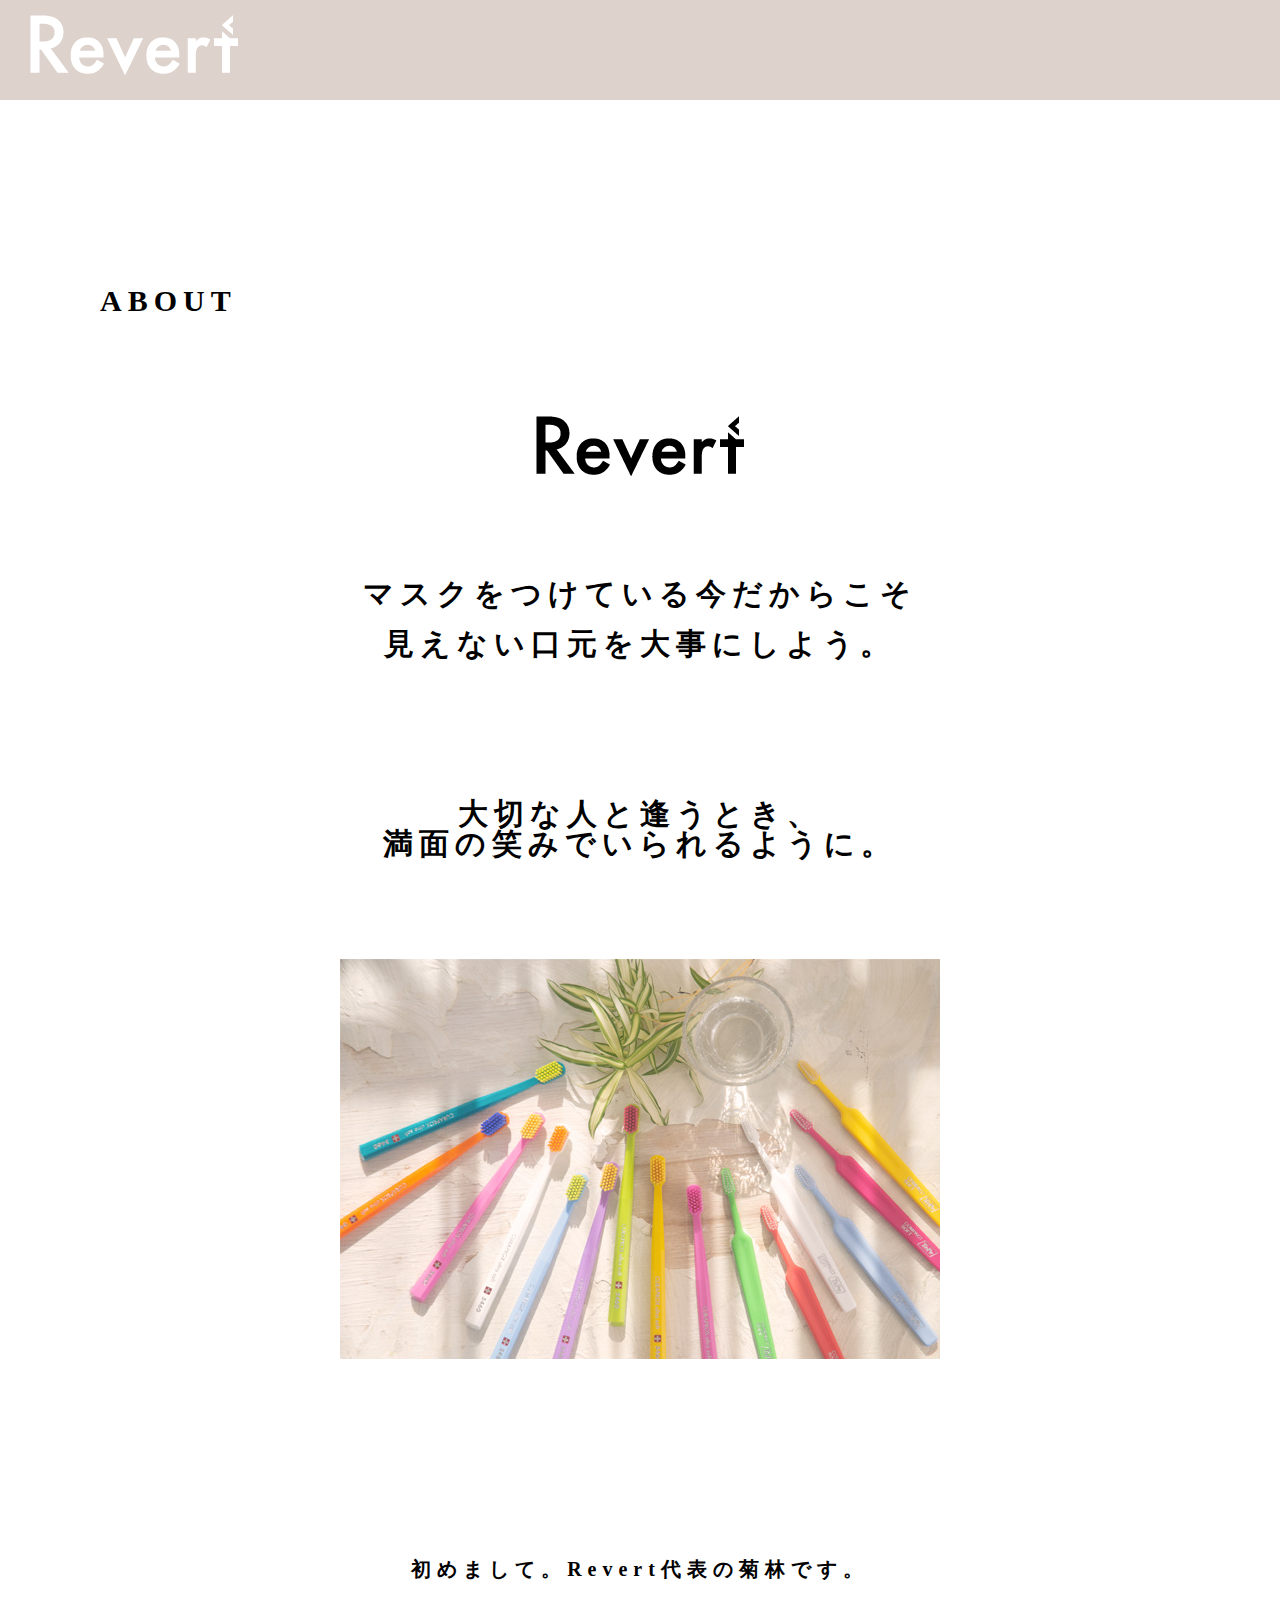
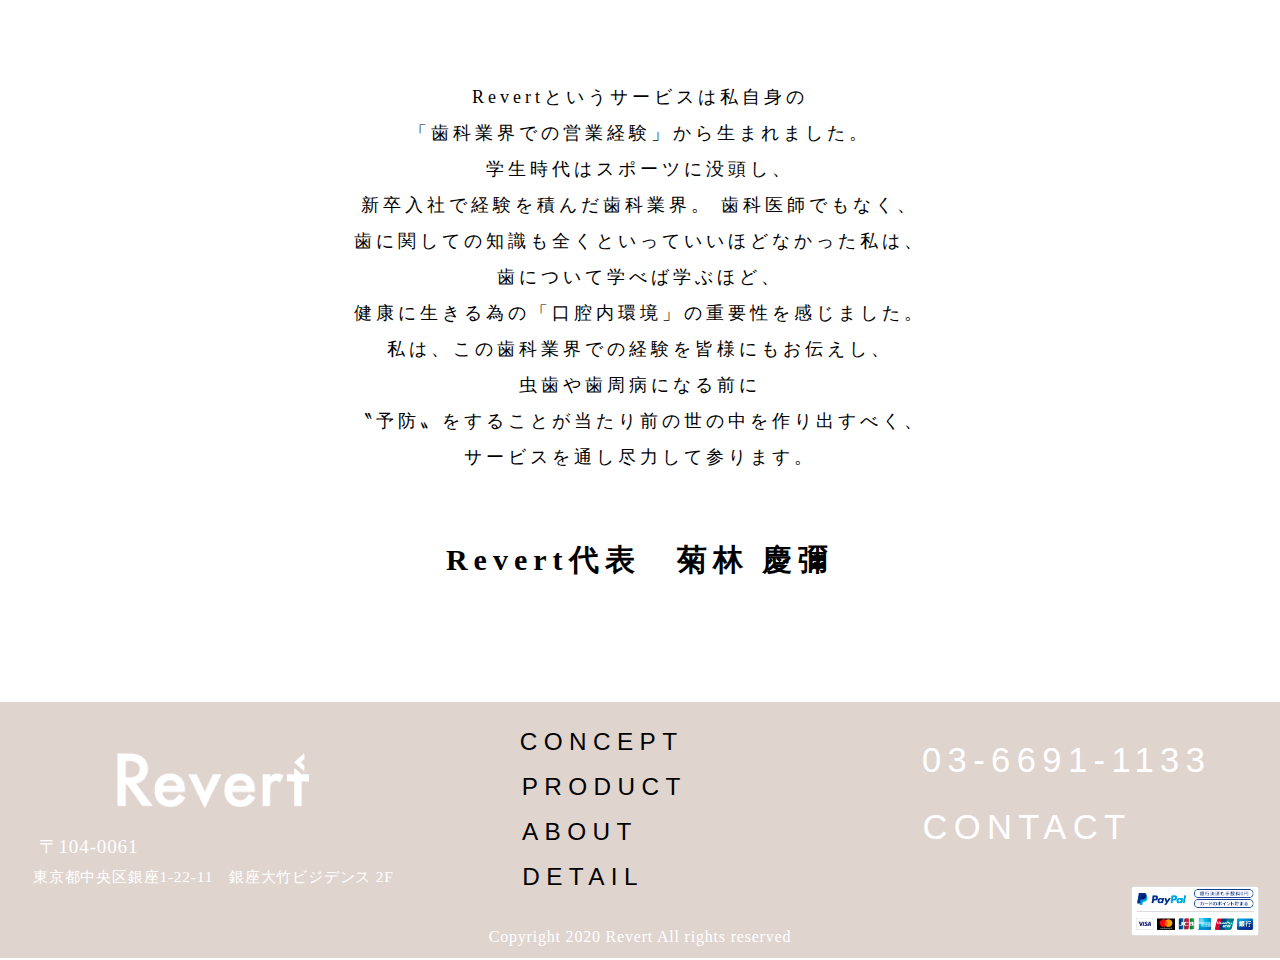
==== about.html @ aa63c2bf "コミット" ====
<!DOCTYPE html>
<html lang="en">

<head>
    <meta charset="UTF-8">
    <meta name="viewport" content="width=device-width, initial-scale=1.0">
    <title>株式会社Revert</title>
    <link rel="stylesheet" href="reset.css">
    <link rel="stylesheet" href="style.css">
    <link rel="stylesheet" href="//maxcdn.bootstrapcdn.com/font-awesome/4.3.0/css/font-awesome.min.css">
</head>
    <body ontouchstart="">

        <!-- ヘッダーコンテンツ -->
        <header class="about-header-contena add-he">
            <ul>
                <li>
                    <img class="about-logo" src="revert_logo_white.png" alt="リベートロゴ">
                </li>
                <li>
                    <img src="../images/icon/cart_icon.png" alt="" width="80px">
                </li>
            </ul>
        </header>
        <!-- メインコンテンツ -->
        <main>
            <section>
                <div class="sec01-title01">
                    <div class="pc_only_300"></div>
                    <h1>ABOUT</h1>
                </div>
                <div class="sec01-img-contena01">
                    <img src="revert_logo_black.png" alt="リベートロゴ">
                </div>
                <div class="sec01-title02">
                    <h1>マスクをつけている今だからこそ</h1>
                    <h1>見えない口元を大事にしよう。</h1>
                </div>
                <div class="pc_only_100"></div>
                <div class="sec01-title03">
                    <h1>大切な人と逢うとき、<br class="resp">満面の笑みでいられるように。</h1>
                </div>
                <div class="sec01-img-contena02">
                    <img class="toos" src="toothbrush_revert.jpg" alt="リベートロゴ">
                </div>
            </section>
    
            <section>
                <div class="sec02-title01">
                    <h1>
                        初めまして。<br class="respo">Revert代表の菊林です。
                    </h1>
                </div>
                <div class="pc_only_100"></div>
                <div class="sec02-title02">
                    <p>Revertというサービスは私自身の<br class="resp">「歯科業界での営業経験」から生まれました。</p>
                    <p> 学生時代はスポーツに没頭し、<br class="resp">新卒入社で経験を積んだ歯科業界。 歯科医師でもなく、</p>
                    <p>歯に関しての知識も全くといっていいほどなかった私は、</p>
                    <p> 歯について学べば学ぶほど、<br class="resp">健康に生きる為の「口腔内環境」の重要性を感じました。</p>
                    <p> 私は、この歯科業界での経験を皆様にもお伝えし、<br class="resp">虫歯や歯周病になる前に</p>
                    <p> 〝予防〟をすることが当たり前の世の中を作り出すべく、<br class="resp">サービスを通し尽力して参ります。</p>
                </div>
                <div class="pc_only_50"></div>
                <div class="sec02-title03">
                    <h1>
                        Revert代表　菊林 慶彌
                    </h1>
                </div>
                <div class="pc_only_100"></div>
            </section>




            <footer class="aboufo">
                <div class="footer-w">
                    <div>
                        <img class="footer-logo" src="revert_logo_white.png" alt="">
                        <p class="post">〒104-0061</p>
                        <p class="direct">東京都中央区銀座1-22-11　銀座大竹ビジデンス 2F</p>
                    </div>
                    <div class="footer-menu">
                        <button class="f-concept"><a href="">CONCEPT</a></button><br>
                        <button class="f-product"><a href="">PRODUCT</a></button><br>
                        <button class="f-about"><a href="">ABOUT</a></button><br>
                        <button class="f-detail"><a href="detail.html">DETAIL</a></button>
                        <p class="copy">Copyright 2020 Revert All rights reserved</p>
                    </div>
                    <div class="res-nam">
                        <button class="number"><a href="03-6691-1133">03-6691-1133</a></button><br>
                        <button class="mail"><a href="">CONTACT</a></button><br>
                        <img class="pauypal" src="paypal.png" alt="">
                    </div>
                </div>
            </footer>
</body>
</html>
---- style.css ----
a {
    list-style: none;
    text-decoration: none;
}

.header1 {
    width: 100%;
    margin-top: 3.7vw;
    margin-left: 2vw;
    position: fixed;
    z-index: 4;
}

.h-li {
    float: left;
    margin-left: 3vw;
}

.h-a {
    text-decoration: none;
    color: white;
    font-size: 1.6vw;
    font-weight: bold;
}

.header2 {
    display: flex;
    position: fixed;
    right: 0;
    top: 3.7vw;
    writing-mode: vertical-rl;
    margin-right: 2vw;
}

.cart {
    margin-bottom: 7vw;
    width: 4.4vw;
}

.twitter {
    margin-bottom: 3vw;
    width: 3.7vw;
}

.instagram {
    width: 4vw;
}

.right-logo {
    transform: rotate(90deg);
    width: 7vw;
    margin-top: 9vw;
    margin-right: -1.5vw;
}

.top-img {
    width: 100%;
    height: 60vw;
}

.top-logo {
    width: 25vw;
    position: relative;
    top: -38vw;
    left: 8vw;
}

.border-top {
    width: 98px;
    transform: rotate(90deg);
    margin-top: 6vw;
    margin-right: -2vw;
    border: 1px solid white;
}

/*-------------------------------------------------------セクション１*/
section {
    width: 100%;
    height: 58vw;
}

.h-concept {
    font-weight: lighter;
    font-size: 2.3vw;
    margin-left: 5vw;
    letter-spacing: 0.2vw;
    margin-bottom: 6vw;
}

.live {
    text-align: center;
}

.live h2 {
    font-size: 3.5vw;
    font-family: serif;
    letter-spacing: 1vw;
    font-weight: lighter;
}

.live p {
    margin-top: 3vw;
    letter-spacing: 0.4vw;
    font-family: serif;
}

.gray {
    width: 63%;
    height: 30vw;
    float: right;
    margin-top: 8vw;
    background-color: #e2d4cd;
}

.g-text {
    text-align: center;
    margin-top: -7vw;
}

.g-text h3 {
    font-size: 1.9vw;
    font-weight: lighter;
    font-family: serif;
    margin-top: 5vw;
}

.g-text p {
    font-size: 1.1vw;
    line-height: 3vw;
    margin-top: 3.7vw;
    letter-spacing: 0.1vw;
}

.g-btn {
    float: right;
    top: -7vw;
    background-color: transparent;
    margin-top: 2vw;
    margin-right: 7vw;
    padding-top: 1.5vw;
    padding-left: 3vw;
    font-size: 1.3vw;
    padding-right: 3vw;
    padding-bottom: 1.5vw;
    letter-spacing: 0.2vw;
}

.g-a {
    text-decoration: none;
    color: black;
}

.g-quo {
    width: 8vw;
    opacity: 0.5;
    left: 0.5vw;
}

/*-------------------------------------------------------セクション１*/

/*-------------------------------------------------------セクション2*/
.section2 {
    width: 100%;
    height: 162vw;
}

.h-set {
    font-weight: lighter;
    font-size: 2.3vw;
    margin-left: 5vw;
    letter-spacing: 0.2vw;
    margin-top: 3vw;
    margin-bottom: 6vw;
}

.cource {
    text-align: center;
}

.c1-h2 {
    font-size: 2.5vw;
    font-family: serif;
    font-weight: lighter;
}

.c2-h2 {
    background-color: #e2d4cd;
    width: 57vw;
    height: 6vw;
    margin: auto;
    letter-spacing: 0.1vw;
    font-size: 2.4vw;
    padding: 2vw;
    color: white;
    margin-top: 5vw;
}

.c-text1 {
    margin-top: 3vw;
    line-height: 3.5vw;
    font-weight: bold;
}

.c-text2 {
    margin-top: 2.5vw;
    font-weight: bold;
}

.c-text3 {
    margin-top: 1.7vw;
    font-weight: bold;
}

.puroduct1 {
    display: grid;
    grid-template-columns: 1fr 1fr;
    margin-top: 7vw;
}

.inner-pro {
    width: 40vw;
    margin: auto;
}

.proMain-img1 {
    width: 20vw;
    margin-left: 2vw;
}

.proMain-img2 {
    width: 20vw;
}

.left-pro {
    float: left;
}

.pro-text1 {
    margin-top: 1vw;
    float: right;
}

.right-pro {
    float: left;
}

.pro-text2 {
    float: right;
    margin-top: 1vw;
    margin-right: 3vw;
}

.merit1 {
    font-size: 1.1vw;
    line-height: 3vw;
    margin-top: 2vw;
}

.por-img1 {
    width: 15vw;
}

.pro-img2 {
    width: 8vw;
}

.proMain-img3 {
    width: 9vw;
    margin-left: 8vw;
}

.proMain-img4 {
    width: 8vw;
    margin-left: 7vw;
}

.por-img3 {
    width: 8vw;
}

.pro-img4 {
    width: 15vw;
    margin-top: 3vw;
}

.pro-text3 {
    float: right;
    margin-right: 5vw;
}

.pro-text4 {
    font: right;
    float: right;
    margin-right: 2vw;
}

.pro-fin {
    text-align: center;
    margin-top: 7vw;
}

.pro-f-text {
    line-height: 3vw;
    font-weight: bold;
    letter-spacing: 0.3vw;
}

.pro-btn {
    background-color: transparent;
    margin-top: 5vw;
    padding-top: 1.5vw;
    padding-left: 3vw;
    font-size: 1.3vw;
    padding-right: 3vw;
    padding-bottom: 1.5vw;
    letter-spacing: 0.2vw;
}

.pro-a {
    text-decoration: none;
    color: black;
}

/*-------------------------------------------------------セクション2*/

/*-------------------------------------------------------セクション3*/
.section3 {
    width: 100%;
    background-color: #dfedf2;
    height: 89vw;
}

.section3-w h2 {
    float: right;
    margin-right: 2vw;
    font-size: 2.5vw;
    font-weight: lighter;
    font-family: serif;
    margin-top: -25vw;
    letter-spacing: 1vw;
}

.mach {
    display: grid;
    grid-template-columns: 1fr 1fr;
}

.mach2-img {
    position: relative;
    margin-top: -9vw;
}

.machImg-top {
    position: absolute;
    width: 30vw;
}

.machImg-under {
    width: 30vw;
    margin-left: 5vw;
    margin-top: 2.6vw;
}

.machImg2-top {
    width: 36vw;
    position: absolute;
    z-index: 1;
    margin-left: 9vw;
    margin-top: 2vw;
}

.machImg2-under {
    width: 31vw;
    transform: rotate(13deg);
    margin-left: -6vw;
    margin-top: -2.7vw;
    z-index: 0;
}

.ma-right-text {
    margin-top: -11vw;
    font-size: 1.5vw;
    font-family: serif;
    letter-spacing: 0.6vw;
    margin-left: 2vw;
}

.mach3-bottom {
    display: grid;
    grid-template-columns: 1fr 3fr;
}

.m3-img {
    width: 7vw;
    transform: rotate(-10deg);
}

.label {
    padding-top: 6vw;
    line-height: 4vw;
    font-size: 1.2vw;
    font-family: serif;
}

.plan-w {
    margin-top: 3vw;
}

.plan {
    display: grid;
    grid-template-columns: 1fr 1fr;
    text-align: center;
}

.pre-btn {
    width: 30vw;
    height: 40vw;
    margin-top: 2vw;
    border: 1px solid white;
    margin-left: 10vw;
    background-color: transparent;
    cursor: pointer;
}

.pre-top1 {
    margin-left: 10vw;
    font-family: serif;
}

.sta-btn {
    width: 30vw;
    margin-right: 10vw;
    margin-top: 2vw;
    border: 1px solid white;
    height: 40vw;
    background-color: transparent;
    cursor: pointer;
}

.pre-top2 {
    margin-right: 10vw;
    font-family: serif;
}

.sta-top1 {
    width: 23vw;
    position: relative;
    top: -11.3vw;
    left: -8vw;
}

.sta-top2 {
    width: 23vw;
    position: relative;
    top: -12vw;
    right: 7vw;
}

.sta-img1-w {
    margin-top: -16vw;
    margin-bottom: 2vw;
}

.sta-img2-w {
    margin-top: -16vw;
    margin-bottom: 2vw;
}

.staImg1-left {
    width: 2.3vw;
}

.staImg1-right {
    width: 5vw;
    margin-left: 3vw;
}

.staImg2-left {
    width: 3.5vw;
}

.staImg2-right {
    width: 5vw;
    margin-left: 2.7vw;
}

.pre-under-text {
    font-size: 0.6vw;
    font-weight: bold;
    line-height: 3vw;
    margin-bottom: -7vw;
}

.sta-under-text {
    font-size: 0.6vw;
    font-weight: bold;
    line-height: 3vw;
    margin-bottom: -7vw;
}

.pre-value {
    margin-left: 10vw;
    font-size: 1.7vw;
    font-family: serif;
    margin-top: 3vw;
    letter-spacing: 0.3vw;
}

.sta-value {
    margin-right: 10vw;
    font-size: 1.7vw;
    font-family: serif;
    margin-top: 3vw;
    letter-spacing: 0.3vw;
}

.value1-btn {
    margin-left: 10vw;
    padding: 1.5vw 4.5vw;
    margin-top: 3vw;
    cursor: pointer;
    background-color: transparent;
    border: 1px solid black;
}

.value2-btn {
    margin-right: 10vw;
    padding: 1.5vw 4.5vw;
    margin-top: 3vw;
    cursor: pointer;
    background-color: transparent;
    border: 1px solid black;
}

.value1-a {
    color: black;
    text-decoration: none;
}

.value2-a {
    color: black;
    text-decoration: none;
}

.under-white2 {
    font-size: 1.8vw;
    margin-left: 5vw;
    letter-spacing: 0.2vw;
    margin-top: 1.4vw;
    color: white;
}

/*-------------------------------------------------------セクション3*/

/*-------------------------------------------------------セクション4*/
.section4 {
    background-color: #dbefe9;
    margin-top: 17vw;
    height: 92vw;
    width: 100%;
}

.ge-right-text {
    margin-top: -11vw;
    font-size: 1.5vw;
    font-family: serif;
    letter-spacing: 0.6vw;
    margin-left: -3vw;
}

.getImg2-top {
    position: absolute;
    width: 50vw;
    margin-left: -4vw;
}

.getImg2-under {
    width: 21vw;
    position: relative;
    z-index: 3;
    margin-left: -21vw;
    margin-top: -2vw;
}

.g3-img {
    width: 6vw;
    transform: rotate(-10deg);
    margin-left: -2vw;
}

.label-g {
    padding-top: 6vw;
    line-height: 4vw;
    font-size: 1.2vw;
    font-family: serif;
    letter-spacing: 0.3vw;
}

.under-white {
    font-size: 1.8vw;
    margin-left: 9vw;
    letter-spacing: 0.2vw;
    margin-top: 1.4vw;
    color: white;
}

/*-------------------------------------------------------セクション4*/

/*-------------------------------------------------------セクション5*/
.section5 {
    width: 100%;
    height: 161vw;
    margin-top: 15vw;
    background-color: #e0d4cf;
}

.section5-w h2 {
    font-size: 2vw;
    letter-spacing: 0.3vw;
    margin-left: 7vw;
    position: relative;
    top: -6vw;
}

.local {
    font-size: 1.3vw;
    margin-left: 7vw;
    font-weight: bold;
    letter-spacing: 0.3vw;
}

.s5-select {
    display: grid;
    grid-template-columns: 1fr 1fr;
}

.s5-select img {
    margin-left: 0vw;
    width: 36vw;
    transform: rotate(-18deg);
}

.s5-select2 img {
    margin-left: 0vw;
    width: 36vw;
    transform: rotate(-18deg);
}

.s5-select p {
    font-size: 2vw;
    font-weight: lighter;
    color: white;
    letter-spacing: 0.3vw;
    padding-left: 8vw;
    font-family: serif;
    margin-top: 5vw;
}

.s5-three {
    display: grid;
    grid-template-columns: 1fr 1fr 1fr;
    text-align: center;
}

.three-img1 {
    width: 20vw;
}

.three-img2 {
    width: 20vw;
}

.three-img3 {
    width: 20vw;
}

.circle {
    height: 23vw;
}

.circle img {
    float: left;
    margin-left: 7vw;
}

.circle p {
    writing-mode: vertical-rl;
    margin-right: 10vw;
    color: white;
    padding-left: 1vw;
    font-size: 01vw;
    font-size: 0.8vw;
    letter-spacing: 0.2vw;
}

.white-text {
    background-color: white;
    width: 84%;
    padding: 1vw 1vw;
    border-radius: 10vw;
    line-height: 2vw;
    font-size: 1.1vw;
    margin: auto;
}

.black-text {
    margin-top: 4vw;
    font-size: 1.1vw;
    line-height: 1.8vw;
}

.black-text2 {
    font-size: 1.1vw;
    margin-top: 2vw;
    line-height: 1.8vw;
}

.three-value1 {
    margin-top: 4vw;
    font-family: serif;
    letter-spacing: 0.2vw;
    font-size: 1.6vw;
}

.three-value2 {
    font-family: serif;
    letter-spacing: 0.2vw;
    font-size: 1.6vw;
    margin-top: 5.7vw;
}

.three-value3 {
    margin-top: 2.2vw;
    font-family: serif;
    letter-spacing: 0.2vw;
    font-size: 1.6vw;
}

.three-btn {
    padding: 1.5vw 4.5vw;
    margin-top: 3vw;
    cursor: pointer;
    background-color: transparent;
    border: 1px solid black;
}

.three-btn a {
    text-decoration: none;
    color: black;
}

.s5-select2 {
    margin-top: 8vw;
    display: grid;
    grid-template-columns: 1fr 1fr;
}

.s5-select2 p {
    font-size: 2vw;
    font-weight: lighter;
    color: white;
    font-family: serif;
    margin-top: 5vw;
    letter-spacing: 0.3vw;
    margin-left: 15vw;
}

.s52-three {
    margin-top: 1vw;
    display: grid;
    grid-template-columns: 1fr 1fr 1fr;
    text-align: center;
}

.three2-img1 {
    width: 8vw;
    margin-top: 0.8vw;
}

.three2-img2 {
    width: 6vw;
    margin-top: 1vw;
}

.three2-img3 {
    width: 5.5vw;
    margin-top: 1vw;
}

.circle2 {
    height: 28vw;
}

.circle2 img {
    float: left;
    margin-left: 13vw;
}

.circle2 p {
    writing-mode: vertical-rl;
    color: white;
    padding-left: 9vw;

    font-size: 01vw;
    font-size: 0.8vw;
    letter-spacing: 0.2vw;
}

.three2-value1 {
    font-family: serif;
    margin-top: 4vw;
    letter-spacing: 0.2vw;
    font-size: 1.6vw;
}

.three2-value2 {
    font-family: serif;
    letter-spacing: 0.2vw;
    font-size: 1.6vw;
    margin-top: 2.5vw;
}

.three2-value3 {
    font-family: serif;
    letter-spacing: 0.2vw;
    font-size: 1.6vw;
    margin-top: 4.5vw;
}

/*-------------------------------------------------------セクション5*/

/*-------------------------------------------------------セクション6*/
.section6 {
    width: 100%;
    height: 29vw;
}

.s6-top-text {
    display: grid;
    grid-template-columns: 1fr 1fr;
    margin-top: 8vw;
}

.t-text {
    text-align: right;
    margin-right: 2vw;
}

.t-text2 {
    text-align: left;
    margin-left: 2vw;
}

.line {
    text-align: center;
}

.line-img {
    width: 5vw;
    margin-top: 3vw;
}

.middle {
    margin-top: 2vw;
}

.fre {
    margin-top: 3vw;
    border: none;
    background-color: transparent;
}

.fre a {
    color: white;
    text-decoration: none;
    font-size: 1.7vw;
}

.fa-line {
    font-size: 2vw;
}

/*-------------------------------------------------------セクション6*/

footer {
    width: 100%;
    height: 20vw;
    background-color: #e0d4cf;
}

.footer-w {
    display: grid;
    grid-template-columns: 1fr 1fr 1fr;
    text-align: center;
}

.f-concept {
    margin-top: 2vw;
    border: none;
    background-color: transparent;
    font-size: 1.9vw;
    letter-spacing: 0.2vw;
}

.f-concept a {
    color: black;
    margin-left: -6vw;
    letter-spacing: 0.5vw;
}

.f-product {
    border: none;
    background-color: transparent;
    font-size: 1.9vw;
    letter-spacing: 0.2vw;
}

.f-product a {
    color: black;
    margin-left: -5.6vw;
    letter-spacing: 0.5vw;
}

.f-about {
    border: none;
    background-color: transparent;
    font-size: 1.9vw;
    letter-spacing: 0.2vw;
}

.f-about a {
    color: black;
    margin-left: -9.4vw;
    letter-spacing: 0.5vw;
}

.f-detail {
    border: none;
    background-color: transparent;
    font-size: 1.9vw;
    letter-spacing: 0.2vw;
}

.f-detail a {
    color: black;
    margin-left: -8.9vw;
    letter-spacing: 0.5vw;
}

.footer-menu {
    line-height: 3.5vw;
}

.footer-logo {
    width: 15vw;
    padding-top: 4vw;
}

.number {
    background-color: transparent;
    border: none;
    margin-top: 3vw;
    letter-spacing: 0.5vw;
    font-size: 2.7vw;
}

.number a {
    color: white;
}

.mail {
    background-color: transparent;
    border: none;
    margin-top: 2vw;
    letter-spacing: 0.5vw;
    font-size: 2.7vw;
}

.mail a {
    color: white;
    margin-left: -6.2vw;
}

.pauypal {
    width: 10vw;
    margin-right: -20vw;
    margin-top: 3vw;
}

.copy {
    color: white;
    margin-top: 1vw;
}

.post {
    color: white;
    margin-top: 2vw;
    font-size: 1.5vw;
    margin-left: -19.5vw;
}

.direct {
    font-size: 1.2vw;
    margin-top: 1vw;
    color: white;
}

/*---------------------------------------------------------ここからは商品一覧ページ（detail）のCSSになります*/

.detail-header {
    width: 100%;
    height: 6vw;
    background-color: #ddd3cc;
    display: grid;
    grid-template-columns: 1fr 1fr;
}

.header-left {
    float: left;
}

.header-left img {
    margin-left: 3vw;
    width: 9vw;
    margin-top: 1.5vw;
}

.header-right {}

.header-right img {
    width: 5.5vw;
    padding: 0.8vw 1.9vw 0 0;
    float: right;
}

/*---------------------------------------------------------ここからは商品一覧ページ（detail）第一セクションのCSSになります*/
.detailSection1 {
    width: 100%;
    height: 26vw;
}

.detailSection1-w {
    display: grid;
    grid-template-columns: 1fr 1fr;
}

.d-section1-right {
    position: relative;
}

.d-section1-left h2 {
    font-size: 2.1vw;
    letter-spacing: 0.5vw;
    margin-left: 8vw;
    margin-top: 8vw;
}

.water1 {
    position: absolute;
    top: 9.5vw;
    z-index: 1;
    width: 12vw;
    left: 34vw;
}

.cream1 {
    width: 46vw;
    position: absolute;
    top: 5vw;
    z-index: 0;
    left: 2vw;
}

.d-section1-right p {
    position: absolute;
    top: 16.4vw;
    font-size: 2.6vw;
    z-index: 3;
    left: 14vw;
    letter-spacing: 0.5vw;
    font-family: serif;
}

/*---------------------------------------------------------ここからは商品一覧ページ（detail）第一セクションのCSSになります*/

/*---------------------------------------------------------ここからは商品一覧ページ（detail）第2セクションのCSSになります*/
.detailSection2 {
    width: 100%;
    height: 22vw;
}

.detailSection2-w {
    position: relative;
}

.left-box {
    width: 41vw;
    height: 20vw;
    background-color: #e0d4cf;
}

.left-box img {
    width: 37vw;
    transform: rotate(-15deg);
    padding-top: 2vw;
    margin-left: 1vw;
}

/*---------------------------------------------------------ここからは商品一覧ページ（detail）第2セクションのCSSになります*/

.border {
    width: 70vw;
    margin: auto;
    border: 2px solid #e0d4cf;
}

/*---------------------------------------------------------ここからは商品一覧ページ（detail）第3セクションのCSSになります*/

.detailSection3 {
    width: 100%;
    height: 31vw;
}

.detailSection3-w {
    display: grid;
    grid-template-columns: 1fr 1fr;
}

.d-curaprox {
    width: 15vw;
    margin-left: 6vw;
    margin-top: 2vw;
}

.d-philips {
    width: 20vw;
    margin-left: 15vw;
    margin-top: -1vw;
}

.curaprox-text {
    font-size: 0.8vw;
    line-height: 2.3vw;
    margin-left: 31.5vw;
    margin-top: -8vw;
}

.s3-right {
    margin-top: 2vw;
    margin-left: 5vw;
}

.s3-righth2 {
    letter-spacing: 0.4vw;
    margin-top: 1vw;
    font-size: 1.7vw;
}

.s3-rightp {
    margin-top: 0.7vw;
    font-size: 0.8vw;
    font-weight: bold;
    line-height: 1.7vw;
}

.desc {
    font-size: 0.8vw;
    margin-top: 3.6vw;
}

.desc1 {
    font-size: 0.8vw;
    margin-top: 1vw;
    letter-spacing: 0.2vw;
    line-height: 1.2vw;
}

.desc2 {
    line-height: 1.4vw;
    letter-spacing: 0.2vw;
    font-size: 0.8vw;
    margin-top: 1.5vw;
}

.desc3 {
    font-size: 0.8vw;
    letter-spacing: 0.1vw;
    margin-top: 1.7vw;
    line-height: 0.4vw;
}

/*---------------------------------------------------------ここからは商品一覧ページ（detail）第3セクションのCSSになります*/

/*---------------------------------------------------------ここからは商品一覧ページ（detail）第4セクションのCSSになります*/
.detailSection4 {
    width: 100%;
    margin-top: 1vw;
    height: 30vw;
}

.detailSection4-w {
    display: grid;
    grid-template-columns: 1fr 1fr;
}

.d-tepe {
    margin-left: 7vw;
    width: 9vw;
    margin-top: 2vw;
}

.tepe-text {
    font-size: 0.8vw;
    line-height: 2.3vw;
    margin-left: 31.5vw;
    margin-top: -8vw;
}

.s4-right {
    margin-top: 4vw;
    margin-left: 5vw;
}

.s4-righth2 {
    letter-spacing: 0.4vw;
    margin-top: 1vw;
    font-size: 1.7vw;
}

.s4-rightp {
    margin-top: 3.7vw;
    font-size: 0.8vw;
    font-weight: bold;
    line-height: 1.7vw;
}

.desc1-4 {
    font-size: 0.8vw;
    margin-top: 1vw;
    letter-spacing: 0.2vw;
    line-height: 1.2vw;
}

.desc2-4 {
    line-height: 1.4vw;
    letter-spacing: 0.2vw;
    font-size: 0.8vw;
    margin-top: 1.5vw;
}

.desc3-4 {
    font-size: 0.8vw;
    letter-spacing: 0.1vw;
    margin-top: 1.7vw;
    line-height: 0.4vw;
}

/*---------------------------------------------------------ここからは商品一覧ページ（detail）第4セクションのCSSになります*/

/*---------------------------------------------------------ここからは商品一覧ページ（detail）第5セクションのCSSになります*/
.detailSection5 {
    width: 100%;
    margin-top: 2vw;
    height: 36vw;
}

.detailSection5-w {
    display: grid;
    grid-template-columns: 1fr 1fr;
}

.d-aqua {
    margin-left: 7.3vw;
    width: 9vw;
}

.aqua-text {
    font-size: 0.8vw;
    line-height: 2.3vw;
    margin-left: 31.5vw;
    margin-top: -8vw;
}

.s5-righth2 {
    letter-spacing: 0.4vw;
    margin-top: 2vw;
    font-size: 1.5vw;
}

.desc {
    font-size: 0.8vw;
    letter-spacing: 0.2vw;
    margin-top: 3.6vw;
}

.desc1-5 {
    font-size: 0.8vw;
    margin-top: 1vw;
    letter-spacing: 0.2vw;
    line-height: 1.2vw;
}

.desc2-5 {
    line-height: 1.4vw;
    letter-spacing: 0.2vw;
    font-size: 0.8vw;
    margin-top: 1.5vw;
}

.desc3-5 {
    font-size: 0.8vw;
    letter-spacing: 0.1vw;
    margin-top: 1.7vw;
    line-height: 0.4vw;
}

.s5-rightp {
    margin-top: 1.9vw;
    font-size: 0.8vw;
    font-weight: bold;
    line-height: 1.7vw;
}

/*---------------------------------------------------------ここからは商品一覧ページ（detail）第5セクションのCSSになります*/

.detailSection6 {
    width: 100%;
    height: 22vw;
}

.d-philips-5 {
    width: 20vw;
    margin-left: 15vw;
    margin-top: -3vw;
}

/*---------------------------------------------------------ここからは商品一覧ページ（detail）第７セクションのCSSになります*/
.detailSetion7 {
    width: 100%;
    height: 47vw;
}

.s7-rightp {
    margin-top: 0.8vw;
    font-size: 0.8vw;
    font-weight: bold;
    line-height: 1.7vw;
}

.detailSection7-w {
    display: grid;
    grid-template-columns: 1fr 1fr;
}

.d-ruscello {
    width: 12vw;
    margin-left: 18vw;
    margin-top: -4vw;
}

.rusce-text {
    font-size: 0.8vw;
    line-height: 2.3vw;
    margin-left: 30vw;
    margin-top: -8vw;
}

.d-add-text {
    margin-top: 2.5vw;
}

.d-add-text p {
    font-size: 0.8vw;
    line-height: 1.1vw;
}

.right {
    margin-left: 4.2vw;
}

.right2 {
    margin-left: 3.3vw;
}

.desc-7 {
    font-size: 0.8vw;
    letter-spacing: 0.2vw;
    margin-top: 1.9vw;
}

.desc1-7 {
    font-size: 0.8vw;
    margin-top: 0.8vw;
    letter-spacing: 0.2vw;
    line-height: 1.2vw;
}

.desc2-7 {
    line-height: 1.4vw;
    letter-spacing: 0.2vw;
    font-size: 0.8vw;
    margin-top: 0.5vw;
}

.desc3-7 {
    font-size: 0.8vw;
    letter-spacing: 0.1vw;
    margin-top: 0.7vw;
    line-height: 0.4vw;
}

.s7-right {
    margin-top: 1vw;
    margin-left: 5vw;
}

/*---------------------------------------------------------ここからは商品一覧ページ（detail）第７セクションのCSSになります*/

/*---------------------------------------------------------ここからは商品一覧ページ（detail）第8セクションのCSSになります*/
.detailSetion8 {
    width: 100%;
    height: 50vw;
}

.d-APAGARD {
    width: 9vw;
    margin-left: 19.5vw;
    margin-top: 7vw;
}

.d-APG {
    width: 18vw;
    margin-bottom: -8vw;
    margin-left: 6vw;
}

.s8-right {
    margin-top: 6vw;
    margin-left: 5vw;
}

.desc-8 {
    font-size: 0.8vw;
    letter-spacing: 0.2vw;
    margin-top: 4vw;
}

.desc1-8 {
    font-size: 0.8vw;
    margin-top: 0.8vw;
    letter-spacing: 0.2vw;
    line-height: 1.2vw;
}

.desc2-8 {
    line-height: 1.4vw;
    letter-spacing: 0.2vw;
    font-size: 0.8vw;
    margin-top: 0.5vw;
}

.desc3-8 {
    font-size: 0.8vw;
    letter-spacing: 0.1vw;
    margin-top: 0.7vw;
    line-height: 0.4vw;
}

.d-add-text-2 {
    margin-top: 4.5vw;
}

.d-add-text-2 p {
    font-size: 0.8vw;
    line-height: 1.1vw;
}

/*---------------------------------------------------------ここからは商品一覧ページ（detail）第8セクションのCSSになります*/

/*---------------------------------------------------------ここからは商品一覧ページ（detail）第9セクションのCSSになります*/
.detailSetion9 {
    width: 100%;
    height: 50vw;
    margin-top: 3vw;
}

.d-oral {
    margin-left: 8vw;
    width: 19vw;
    margin-top: 2vw;
}

.d-oralpeace {
    width: 8vw;
    margin-left: 20.5vw;
    margin-top: 0vw;
}

.oral-text {
    font-size: 0.8vw;
    line-height: 2.3vw;
    margin-left: 30vw;
    margin-top: -16vw;
}

.s9-right {
    margin-top: 4vw;
    margin-left: 5vw;
}

.desc-9 {
    font-size: 0.8vw;
    letter-spacing: 0.2vw;
    margin-top: 4vw;
}

.desc1-9 {
    font-size: 0.8vw;
    margin-top: 0.8vw;
    letter-spacing: 0.2vw;
    line-height: 1.2vw;
}

.desc2-9 {
    line-height: 1.4vw;
    letter-spacing: 0.2vw;
    font-size: 0.8vw;
    margin-top: 0.5vw;
}

.desc3-9 {
    font-size: 0.8vw;
    letter-spacing: 0.1vw;
    margin-top: 0.7vw;
    line-height: 1.4vw;
}

.d-add-text-3 {
    margin-top: 4.5vw;
}

.d-add-text-3 p {
    font-size: 0.8vw;
    line-height: 1.1vw;
}






/**-------------------------------ここはアバウトの構成を考えていきます*/

.about-header-contena {
    height: 100px;
    background: #DDD3CC;
}

.add-he ul {
    display: flex;
}

.add-he ul>li:nth-child(1) {
    width: 80%;
    padding: 15px 0px 10px 30px
}

.add-he ul>li:nth-child(2) {
    width: 20%;
    text-align: right;
    list-style: none;
    padding: 10px 10px 0px 10px
}


/* 空白制御 */

.pc_only_50 {
    height: 50px;
}

.pc_only_100 {
    height: 100px;
}

.pc_only_150 {
    height: 150px;
}

.pc_only_200 {
    height: 200px;
}

.pc_only_250 {
    height: 250px;
}

.pc_only_300 {
    height: 186px;
}

/* メインコンテンツ */

main {
    width: 100%;
    min-width: 1160px;
    letter-spacing: .05em;
}

.sec01-titlle01,
.sec01-titlle02,
.sec01-titlle03 {
    margin: 0 auto;
}


/* メインコンテンツ_sec01 */

main>section>.sec01-title01 h1 {
    font-size: 30px;
    text-align: left;
    margin-left: 100px;
    letter-spacing: 6px;
}

main>section>.sec01-img-contena01 {
    width: 60%;
    margin: 100px auto;
    text-align: center;
}

main>section>.sec01-title02 h1 {
    font-size: 30px;
    text-align: center;
    font-family: 'Yu Mincho', YuMincho, serif;
    margin: 20px 0;
    letter-spacing: 6px;
}

main>section>.sec01-title03 h1 {
    font-size: 30px;
    text-align: center;
    font-family: 'Yu Mincho', YuMincho, serif;
    margin: 20px 0;
    letter-spacing: 6px;
}

main>section>.sec01-img-contena01 {
    width: 60%;
    margin: 100px auto;
    text-align: center;
}

main>section>.sec01-img-contena02 {
    width: 60%;
    margin: 100px auto;
    text-align: center;
}


/* メインコンテンツ_sec02 */

main>section>.sec02-title01 h1 {
    font-size: 20px;
    text-align: center;
    letter-spacing: 6px;
}

main>section>.sec02-title02 p {
    font-size: 18px;
    text-align: center;
    letter-spacing: 4px;
    line-height: 2;
}

main>section>.sec02-title03 h1 {
    font-size: 30px;
    text-align: center;
    font-family: 'Yu Mincho', YuMincho, serif;
    margin: 20px 0;
    letter-spacing: 6px;
}




/**-------------------------------ここはアバウトの構成を考えていきます*/

.sec02-title01 {
    margin-top: 56vw;
}

.sec02-title02 {
    margin-top: vw;
}


/*---------------------------------------------------------ここからは商品一覧ページ（detail）第9セクションのCSSになります*/

.respo {
    display: none;
}

.respoX {
    display: none;
}

/*ここからレスポンシブデザインを書いていきまし*/

@media screen and (max-width: 1040px) {
    .add-he {
        width: 100%;
    }

    main {
        width: 100%;
        min-width: 0;
        letter-spacing: .05em;
    }

    .sec02-title01 {
        margin-top: 65vw;
    }

    footer {
        width: 100%;
        height: 25vw;
        background-color: #e0d4cf;
    }

    .copy {
        color: white;
        margin-top: 5vw;
        position: absolute;
    }

    .section5 {
        height: 167vw;
    }

    .border-top {
        margin-right: -3vw;
    }

    .right-logo {
        margin-right: -2vw;
    }

    .detailSection4 {
        height: 36vw;
    }

    .s3-right {
        margin-top: 3vw;
        margin-left: 5vw;
    }

    .desc3 {
        line-height: 1.4vw;
    }

    .respo {
        display: block;
    }

    .desc {
        margin-top: 4.6vw;
    }
}

@media screen and (max-width: 780px) {
    .section5 {
        height: 181vw;
    }

    .desc3-8 {
        line-height: 1.6vw;
    }

    .gray {
        height: 34vw;
    }

    .desc3-7 {
        line-height: 1.6vw;
    }

    .s7-right {
        margin-top: -1vw;
    }

    .desc1-8 {
        line-height: 1.7vw;
    }

    .desc1-7 {
        line-height: 1.7vw;
    }

    .desc2-8 {
        line-height: 1.7vw;
    }

    .desc2-7 {
        line-height: 1.7vw;
    }

    .desc3-9 {
        line-height: 1.7vw;
    }

    .desc-8 {
        margin-top: 3vw;
    }

    .detailSection5 {
        height: 42vw;
    }

    .desc1-9 {
        line-height: 1.6vw;
    }

    .desc1 {
        line-height: 1.7vw;
    }

    .d-add-text-2 {
        margin-top: 3.5vw;
    }

    .desc3-5 {
        line-height: 1.4vw;
    }

    .d-add-text p {
        line-height: 1.6vw;
    }

    .d-add-text-2 p {
        font-size: 0.8vw;
        line-height: 1.6vw;
    }

    .detailSetion8 {
        height: 58vw;
    }

    .d-add-text-3 p {
        line-height: 1.6vw;
    }

    .s9-right {
        margin-top: 1vw;
    }

    .s8-right {
        margin-top: 3vw;
    }

    .detailSetion7 {
        height: 54vw;
    }

    .curaprox-text {
        margin-left: 25.5vw;
        margin-top: -3vw;
    }

    .tepe-text {
        margin-left: 25.5vw;
        margin-top: -3vw;
    }

    .aqua-text {
        margin-left: 25.5vw;
        margin-top: -3vw;
    }

    .desc3-4 {
        line-height: 1.6vw;
    }

    .detailSection3 {
        height: 35vw;
    }

    .detailSection2 {
        height: 25vw;
    }

    .pre-top2 {
        margin-bottom: 4vw;
    }

    .pre-top1 {
        margin-bottom: 4vw;
    }

    .pre-btn {
        width: 34vw;
    }

    .sta-btn {
        width: 34vw;
    }

    .border-top {
        margin-right: -2vw;
        width: 61px;
    }

    .section3 {
        height: 94vw;
    }

    .section4 {
        height: 104vw;
        margin-top: 21vw;
    }

    .res-btn-4 {
        height: 45vw;
    }

    .s5-select img {
        margin-left: -1vw;
        width: 48vw;
        margin-top: 6vw;
    }

    .s5-select p {
        padding-left: 0vw;
        margin-top: 15vw;
        font-size: 14px;
    }

    .three-value2 {
        margin-top: 8vw;
    }

    .three-value1 {
        margin-top: 6.4vw;
    }

    .black-right {
        margin-top: 7vw;
    }

    .black-mid {
        margin-top: 7vw;
    }

    .black-left {
        margin-top: 5vw;
    }

    .three-value3 {
        margin-top: 4.2vw;
    }

    .s5-select2 img {
        width: 52vw;
        margin-left: 1vw;
    }

    .respo {
        display: block;
    }

    .black-left2 {
        margin-top: 6vw;
    }

    .black-right2 {
        margin-top: 6vw;
    }

    .three2-value2 {
        margin-top: 3.9vw;
    }

    .three2-value3 {
        margin-top: 5.5vw;
    }

    .section6 {
        height: 32vw;
    }

    footer {
        height: 26vw;
    }

    .copy {
        margin-top: 6vw;
        font-size: 1.4vw;
    }

    .f-concept {
        margin-top: 3vw;
    }

    .s5-select2 p {
        font-size: 2vw;
        font-weight: lighter;
        color: white;
        font-family: serif;
        margin-top: 8vw;
        letter-spacing: 0.3vw;
        margin-left: 8vw;
    }

    .sec02-title01 {
        margin-top: 111vw;
    }

    main>section>.sec01-img-contena02 {
        width: 100%;
        margin: auto;
        text-align: center;
    }

    main>section>.sec01-title03 h1 {
        line-height: 7vw;
    }

    footer {
        height: 29vw;
        margin-top: 36vw;
    }

    .toos {
        width: 90%;
    }

}

@media screen and (max-width: 420px) {
    .header2 {
        display: none;
    }
    
    .toos {
        width: 90%;
    }
    .sec02-title01 {
        margin-top: 134vw;
    }
    .about-logo {
        width: 20vw;
    }
    main>section>.sec02-title01 h1 {
        font-size: 21px;
        line-height: 9vw;
        text-align: center;
        letter-spacing: 6px;
    }
    main>section>.sec02-title02 p {
        font-size: 12px;
        text-align: center;
        letter-spacing: 2px;
        line-height: 10vw;
    }

    .about-header-contena {
        height: 15vw;
    }

    .add-he ul>li:nth-child(1) {
        width: 80%;
        padding: 19px 0px 10px 22px;
    }

    main>section>.sec01-title01 h1 {
        font-size: 36px;
        /* text-align: left; */
        margin-left: 6vw;
        letter-spacing: 6px;
    }
    .pc_only_300 {
        height: 155px;
    }
    main>section>.sec01-title02 h1 {
        font-size: 21px;
        text-align: center;
        font-family: 'Yu Mincho', YuMincho, serif;
        margin: 28px 0;
        letter-spacing: 4px;
    }
    main>section>.sec01-title03 h1 {
        font-size: 21px;
        text-align: center;
        font-family: 'Yu Mincho', YuMincho, serif;
        margin: 20px 0;
        margin-bottom: 14vw;
        letter-spacing: 4px;
    }
    .pc_only_100 {
        height: 62px;
    }

    .circle2 p {
        writing-mode: vertical-rl;
        color: white;
        padding-left: 9vw;
        font-size: 14px;
        letter-spacing: 0.2vw;
    }

    .header1 {
        display: none;
    }

    .top-img {
        height: 65vw;
    }

    .h-concept {
        font-size: 36px;
        margin-top: 8vw;
        margin-bottom: 20vw;
    }

    .respo {
        display: block;
    }

    .gray {
        width: 100%;
        height: 100vw;
    }

    .g-text p {
        font-size: 12px;
        line-height: 6vw;
    }

    .g-text h3 {
        font-size: 25px;
        margin-top: 12vw;
        line-height: 10vw;
    }

    .g-text p {
        font-size: 12px;
        line-height: 9vw;
        margin-top: 7.7vw;
        letter-spacing: 0.1vw;
    }

    .g-btn {
        margin-top: 11vw;
        padding-top: 1.5vw;
        padding-left: 3vw;
        font-size: 1.3vw;
        width: 40vw;
        height: 10vw;
        margin-left: 29vw;
        float: none;
    }

    .section2 {
        width: 100%;
        height: 500vw;
        margin-top: 40vw;
    }

    .h-set {
        font-weight: lighter;
        font-size: 36px;
        margin-left: 5vw;
        letter-spacing: 0.2vw;
        margin-bottom: 6vw;
    }

    section {
        width: 100%;
        height: 120vw;
    }

    .c1-h2 {
        font-size: 20px;
    }

    .c-text1 {
        font-size: 14px;
        margin-top: 15vw;
        line-height: 7.5vw;
    }

    .cource {
        margin-top: 16vw;
    }

    .c2-h2 {
        width: 80vw;
        height: 11vw;
        font-size: 13px;
        padding: 2vw;
        padding-top: 4vw;
        margin-top: 12vw;
    }

    .c-text2 {
        margin-top: 11.5vw;
    }

    .c-text2 {
        font-size: 14px;
    }

    .c-text3 {
        font-size: 14px;
    }

    .puroduct1 {
        display: block;
        margin-top: 25vw;
    }

    .c-text3 {
        margin-top: 4.7vw;
        font-weight: bold;
    }

    .inner-pro {
        width: 40vw;
        margin: 0;
    }

    .proMain-img1 {
        width: 34vw;
        margin-left: 9vw;
    }

    .inner-pro {
        display: block;
        width: 80vw;
        margin: 0;
    }

    .right-pro {
        float: none;
    }

    .proMain-img2 {
        width: 34vw;
        margin-left: 9vw;
    }

    .pro-text2 {
        margin-left: 13vw;
    }

    .pro-text1 {
        margin-left: 13vw;
        margin-top: 2vw;
    }

    .proMain-img3 {
        width: 14vw;
        margin-left: 20vw;
    }

    .inner-prores {
        width: 100%;
        display: flex;
        margin: 0;
        height: 50vw;
    }

    .pro-text3 {
        margin-left: 23vw;
    }

    .proMain-img4 {
        width: 11vw;
        margin-left: 21.5vw;
    }

    .pro-text4 {
        margin-left: 25vw;
    }

    .merit1 {
        line-height: 6vw;
    }

    .pro-f-text {
        line-height: 8vw;
    }

    .pro-btn {
        margin-top: 15vw;
        padding-top: 1.5vw;
        padding-left: 3vw;
        font-size: 1.3vw;
        width: 40vw;
        height: 10vw;
        float: none;
    }

    .section3 {
        height: 500vw;
    }

    .section3-w h2 {
        font-size: 18.5px;
        float: none;
        margin-left: 5vw;
        position: relative;
        top: -30vw;
    }

    .mach {
        display: block;
    }

    .ma-right-text {
        margin-top: -58vw;
        font-size: 13px;
        font-family: serif;
        letter-spacing: 0.6vw;
        margin-left: 57vw;
    }

    .machImg2-top {
        width: 68vw;
        position: absolute;
        z-index: 1;
        margin-left: 32vw;
        margin-top: 2vw;
    }

    .machImg2-under {
        width: 65vw;
        transform: rotate(10deg);
        margin-left: 1vw;
        margin-top: -7.7vw;
        z-index: 0;
    }

    .mach3-bottom {
        margin-top: 80vw;
    }

    .machImg-under {
        position: relative;
        width: 55vw;
        z-index: 2;
        top: 33vw;
        left: 22vw;
        margin-left: 5vw;
        margin-top: 2.6vw;
    }

    .machImg-top {
        position: absolute;
        left: 18vw;
        top: 31vw;
        z-index: 3;
        width: 55vw;
    }

    .under-white2 {
        font-size: 16px;
        position: relative;
        top: 38vw;
        margin-left: 20vw;
    }

    .m3-img {
        width: 13vw;
        transform: rotate(-10deg);
        margin-left: 12vw;
    }

    .label {
        padding-top: 6vw;
        line-height: 8vw;
        margin-left: 5vw;
        font-size: 10px;
    }

    .plan {
        display: block;
        /* grid-template-columns: 1fr 1fr; */
        text-align: center;
    }

    .pre-btn {
        width: 60vw;
        margin: 0;
        height: 85vw;
    }

    .staImg1-left {
        width: 5vw;
    }

    .staImg1-right {
        width: 12vw;
        margin-left: 3vw;
    }

    .pre-top1 {
        margin: 0;
        margin-top: 20vw;
        margin-bottom: 4vw;
    }

    .sta-top1 {
        width: 55vw;
        position: relative;
        top: -25.3vw;
        left: -20vw;
    }

    .staImg1-left {
        width: 5vw;
        margin-top: -21vw;
    }

    .pre-under-text {
        font-size: 11px;
        font-weight: bold;
        line-height: 4vw;
        margin-top: 6vw;
        margin-bottom: -13vw;
    }

    .sta-btn {
        width: 60vw;
        margin: 0;
        height: 85vw;
    }

    .pre-value {
        font-size: 17px;
        margin: 0%;
        margin-top: 5vw;
    }

    .value1-btn {
        margin: 0vw;
        padding: 3.5vw 13.5vw;
        margin-top: 6vw;
    }

    .pre-top2 {
        margin-bottom: 6vw;
        margin: 0;
        margin-bottom: 4vw;
        margin-top: 27vw;
    }

    .staImg2-left {
        width: 7.5vw;
    }

    .staImg2-right {
        width: 12vw;
        margin-left: 2.7vw;
    }

    .sta-under-text {
        font-size: 0.6vw;
        font-weight: bold;
        line-height: 4vw;
        margin-top: 6vw;
        margin-bottom: -13vw;
    }

    .sta-top2 {
        width: 59vw;
        position: relative;
        top: -23vw;
        right: 16vw;
    }

    .staImg2-left {
        width: 7.5vw;
        margin-top: -4vw;
    }

    .sta-value {
        font-size: 17px;
        margin: 0%;
        margin-top: 5vw;
    }

    .value2-btn {
        margin: 0vw;
        padding: 3.5vw 13.5vw;
        margin-top: 6vw;
    }

    .section4 {
        height: 500vw;
        margin-top: 52vw;
    }

    .ge-right-text {
        font-size: 13px;
        position: relative;
        margin-left: 41vw;
        top: -61vw;
        line-height: 6vw;
    }

    .getImg2-under {
        width: 29vw;
        position: relative;
        z-index: 3;
        top: -40vw;
        margin-left: 2vw;
        margin-top: -67vw;
    }

    .getImg2-top {
        position: absolute;
        width: 75vw;
        margin-left: 20vw;
        margin-top: -58vw;
    }

    .under-white {
        font-size: 16px;
        margin-left: 25vw;
        letter-spacing: 0.2vw;
        margin-top: 1.4vw;
        color: white;
        position: relative;
        position: top;
        top: 38vw;
    }

    .g3-img {
        width: 12vw;
        transform: rotate(-10deg);
        margin-left: 24vw;
    }

    .mach3-bottom3 {
        margin-top: 50vw;
    }

    .label-g {
        padding-top: 8vw;
        line-height: 8vw;
        margin-left: 5vw;
        font-size: 10px;
        margin-left: 10vw;
    }

    .res-apa {
        width: 10vw;
        margin-top: -21vw;
    }

    .sta-img2-w {
        margin-top: -28vw;
    }

    .section5-w h2 {
        font-weight: lighter;
        font-size: 36px;
        margin-left: 5vw;
        position: relative;
        letter-spacing: 0.2vw;
        margin-bottom: 7vw;
        top: -19vw;
    }

    .section5 {
        height: 700vw;
        margin-top: 43vw;
    }

    .s5-select {
        display: grid;
        margin-bottom: 18vw;
        grid-template-columns: 1fr 1fr;
    }

    .s5-three {
        display: block;
        text-align: center;
    }

    .three-img1 {
        width: 51vw;
    }

    .circle {
        height: 61vw;
    }

    .circle p {
        writing-mode: vertical-rl;
        color: white;
        padding-left: 1vw;
        font-size: 01vw;
        font-size: 15px;
        letter-spacing: 0.2vw;
    }

    .circle img {
        float: left;
        margin-left: 23vw;
    }

    .white-text {
        padding: 4vw 1vw;
        border-radius: 10vw;
        line-height: 6vw;
        font-size: 13px;
    }

    .black-text {
        margin-top: 4vw;
        font-size: 11px;
        line-height: 6.8vw;
    }

    .three-btn {
        margin: 0vw;
        padding: 3.5vw 13.5vw;
        margin-top: 6vw;
    }

    .three-value1 {
        font-size: 17px;
        margin: 0%;
        margin-top: 5vw;
    }

    .second-boll {
        margin-top: 22vw;
    }

    .three-img2 {
        width: 51vw;
    }

    .three-img3 {
        width: 51vw;
    }

    .three-boll {
        margin-top: 22vw;
    }

    .black-text2 {
        font-size: 11px;
        margin-top: 1vw;
        line-height: 7.8vw;
    }

    .s52-three {
        margin-top: 29vw;
        display: block;
    }

    .section5 {
        height: 1051vw;
        margin-top: 43vw;
    }

    .three2-img1 {
        width: 20vw;
        margin-top: 0.8vw;
    }

    .circle2 img {
        float: left;
        margin-left: 36vw;
    }

    .three2-img2 {
        width: 14vw;
        margin-top: 1vw;
    }

    .circle2 {
        height: 65vw;
        margin-top: 20vw;
    }

    .three2-img3 {
        width: 12.5vw;
        margin-top: 1vw;
    }

    .section6 {
        height: 70vw;
    }

    .s6-top-text {
        display: block;
        line-height: 14vw;
        margin-top: 14vw;
    }

    .t-text {
        text-align: center;
    }

    .t-text2 {
        text-align: center;
    }

    .middle {
        margin-top: 2vw;
        line-height: 14vw;
    }

    .section6 {
        height: 135vw;
    }

    .line-img {
        width: 19vw;
        margin-top: 7vw;
    }

    .fre {
        margin-top: 11vw;
    }

    .LINE {
        width: 48vw;
        margin-top: 2vw;
    }

    footer {
        height: 121vw;
    }

    .footer-w {
        display: block;
    }

    .footer-logo {
        width: 46vw;
        padding-top: 15vw;
    }

    .post {
        margin-top: 11vw;
        font-size: 14px;
        margin-left: 0;
    }

    .direct {
        font-size: 14px;
        margin-top: 1vw;
        color: white;
    }

    .f-concept {
        margin-top: 14vw;
        font-size: 20px;
    }

    .f-product {
        font-size: 20px;
    }

    .f-about a {
        font-size: 20px;
    }

    .f-detail a {
        font-size: 20px;
    }

    .footer-menu {
        line-height: 9.5vw;
        float: left;
    }

    .res-nam {
        margin-top: 10vw;
    }

    .number a {
        color: white;
        font-size: 20px;
    }

    .mail a {
        color: white;
        font-size: 20px;
        margin-left: -9.2vw;
    }

    .pauypal {
        width: 31vw;
        margin-right: 4vw;
        margin-top: 9vw;
    }

    .copy {
        width: 100%;
        margin-top: 6vw;
        font-size: 1.4vw;
        position: relative;
        top: 3vw;
        left: 24vw;
    }

    /*detail*/
    .left-box {
        width: 100%;
        height: 35vw;
        background-color: #e0d4cf;
    }

    .d-section1-left h2 {
        font-size: 30px;
    }

    .detailSection1-w {
        display: block;
    }

    .cream1 {
        width: 80vw;
        position: absolute;
        top: 20vw;
        z-index: 0;
        left: 19vw;
    }

    .detailSection1 {
        height: 72vw;
    }

    .d-section1-right p {
        top: 38.4vw;
        font-size: 22px;
        left: 38vw;
        letter-spacing: 0.5vw;
        font-family: serif;
    }

    .water1 {
        position: absolute;
        top: 15.5vw;
        z-index: 1;
        width: 34vw;
        left: 63vw;
    }

    .detail-header {
        width: 100%;
        height: 13vw;
    }

    .header-left img {
        margin-left: 5vw;
        width: 17vw;
        margin-top: 3.5vw;
    }

    .header-right img {
        width: 12.5vw;
        padding: 1.8vw 3.9vw 0 0;
        float: right;
    }

    .detailSection2 {
        height: 57vw;
        margin-top: 6vw;
    }

    .left-box img {
        width: 76vw;
    }

    .detailSection3 {
        height: 141vw;
    }

    .detailSection3-w {
        display: block;
    }

    .res-sec3 {
        text-align: left;
    }

    .d-curaprox {
        width: 32vw;
        margin-left: 7vw;
    }

    .d-philips {
        width: 50vw;
        margin-left: 2vw;
        margin-top: 1vw;
    }

    .d-aqua {
        margin-left: 7.3vw;
        width: 16vw;
    }

    .s3-right {
        margin-top: 8vw;
    }

    .curaprox-text {
        margin-left: 45.5vw;
        margin-top: -29vw;
        font-size: 12px;
        line-height: 9vw;
    }

    .s3-righth2 {
        letter-spacing: 0.4vw;
        margin-top: 1vw;
        font-size: 26px;
    }

    .s3-rightp {
        margin-top: 3.7vw;
        font-size: 14px;
        line-height: 6.7vw;
    }

    .desc1 {
        line-height: 3.7vw;
        margin-top: 2vw;
        font-size: 10px;
    }

    .desc2 {
        line-height: 3.7vw;
        margin-top: 1.5vw;
        font-size: 10px;
    }

    .desc3 {
        line-height: 3.7vw;
        font-size: 10px;
    }

    .res-none {
        display: none;
    }

    .detailSection4 {
        height: 150vw;
        margin-top: 10vw;
    }

    .d-tepe {
        margin-left: 7vw;
        width: 20vw;
        margin-top: 2vw;
    }

    .detailSection4-w {
        display: block;
        grid-template-columns: 1fr 1fr;
    }

    .tepe-text {
        margin-left: 45.5vw;
        margin-top: -36vw;
        font-size: 12px;
        line-height: 9vw;
    }

    .s4-righth2 {
        letter-spacing: 0.4vw;
        margin-top: 1vw;
        font-size: 26px;
    }

    .s4-rightp {
        margin-top: 3.7vw;
        font-size: 12px;
        line-height: 6.7vw;
    }

    .desc1-4 {
        line-height: 3.7vw;
        margin-top: 2vw;
        font-size: 10px;
    }

    .desc2-4 {
        line-height: 3.7vw;
        margin-top: 1.5vw;
        font-size: 10px;
    }

    .desc3-4 {
        line-height: 3.7vw;
        font-size: 10px;
    }

    .detailSection5 {
        height: 150vw;
        margin-top: 13vw;
    }

    .number {
        margin-top: 13vw;
        font-size: 2.7vw;
    }

    .detailSection5-w {
        display: block;
    }

    .d-philips-5 {
        width: 50vw;
        margin-left: 2vw;
        margin-top: -3vw;
    }

    .aqua-text {
        margin-left: 36.5vw;
        margin-top: -18vw;
        font-size: 12px;
        line-height: 9vw;
    }

    .s5-righth2 {
        letter-spacing: 0.4vw;
        margin-top: 1vw;
        font-size: 26px;
    }

    .s5-rightp {
        margin-top: 3.7vw;
        font-size: 11px;
        line-height: 6.7vw;
    }

    .desc1-5 {
        line-height: 3.7vw;
        margin-top: 2vw;
        font-size: 10px;
    }

    .desc2-5 {
        line-height: 3.7vw;
        margin-top: 1.5vw;
        font-size: 10px;
    }

    .desc3-5 {
        line-height: 3.7vw;
        font-size: 10px;
    }

    .detailSetion7 {
        height: 183vw;
    }

    .detailSection6 {
        width: 100%;
        height: 45vw;
        margin-top: 15vw;
    }

    .detailSection7-w {
        display: block;
    }

    .d-ruscello {
        width: 15vw;
        margin-left: 18vw;
        margin-top: 1vw;
    }

    .rusce-text {
        margin-left: 45.5vw;
        margin-top: -34vw;
        font-size: 12px;
        line-height: 9vw;
    }

    .s7-right {
        margin-top: 7vw;
    }

    .s7-rightp {
        margin-top: 4.7vw;
        font-size: 14px;
        line-height: 6.7vw;
    }

    .desc1-7 {
        line-height: 3.7vw;
        margin-top: 2vw;
        font-size: 12px;
    }

    .desc2-7 {
        line-height: 3.7vw;
        margin-top: 1.5vw;
        font-size: 12px;
    }

    .desc3-7 {
        line-height: 3.7vw;
        font-size: 12px;
    }

    .d-add-text {
        margin-top: 8.5vw;
    }

    .d-add-text p {
        line-height: 3vw;
    }

    .right {
        margin-left: 12.2vw;
    }

    .right2 {
        margin-left: 9.7vw;
    }

    .detailSetion8 {
        height: 178vw;
        margin-top: 14vw;
    }

    .d-APAGARD {
        width: 11vw;
    }

    .desc1-8 {
        line-height: 3.7vw;
        margin-top: 2vw;
        font-size: 12px;
    }

    .desc2-8 {
        line-height: 3.7vw;
        margin-top: 1.5vw;
        font-size: 12px;
    }

    .desc3-8 {
        line-height: 3.7vw;
        font-size: 12px;
    }

    .s8-righth2 {
        letter-spacing: 0.4vw;
        margin-top: 15vw;
        font-size: 26px;
    }

    .d-add-text-2 p {
        font-size: 10px;
        line-height: 3vw;
    }

    .detailSetion9 {
        width: 100%;
        height: 170vw;
        margin-top: 19vw;
    }

    .d-oralpeace {
        width: 9vw;
        margin-left: 20.5vw;
        margin-top: -4vw;
    }

    .oral-text {
        margin-left: 37.5vw;
        margin-top: -35vw;
        font-size: 12px;
        line-height: 9vw;
        margin-bottom: 12vw;
    }

    .desc1-9 {
        line-height: 3.7vw;
        margin-top: 2vw;
        font-size: 10px;
    }

    .desc2-9 {
        line-height: 3.7vw;
        margin-top: 1.5vw;
        font-size: 10px;
    }

    .desc3-9 {
        line-height: 3.7vw;
        font-size: 10px;
    }

    .d-add-text-3 p {
        line-height: 4vw;
        font-size: 11px;
    }

    .desc {
        margin-top: 8.6vw;
        font-size: 12px;
    }

    .desc-7 {
        font-size: 11px;
        letter-spacing: 0.2vw;
        margin-top: 8.9vw;
    }

    .d-add-text p {
        line-height: 4vw;
        font-size: 12px;
    }

    .desc-8 {
        margin-top: 6vw;
        font-size: 11px;
    }

    .s5-select2 p {
        font-size: 12px;
        font-weight: lighter;
        color: white;
        font-family: serif;
        margin-top: 12vw;
        letter-spacing: 0.3vw;
        margin-left: 0vw;
    }

    .d-oralpeace {
        width: 9vw;
        margin-left: 20.5vw;
        margin-top: 3vw;
    }

    .detailSetion7 {
        height: 211vw;
    }
    .aboufo{
        margin-top: 75vw;
    }
    main>section>.sec02-title03 h1 {
        font-size: 24px;
        text-align: center;
        font-family: 'Yu Mincho', YuMincho, serif;
        margin: 20px 0;
        letter-spacing: 6px;
    }
    .number {
        margin-top: 4vw;
        font-size: 2.7vw;
    }
}

@media screen and (max-width: 380px) {
    .top-img {
        height: 67vw;
    }
    .pc_only_300 {
        height: 127px;
    }
    main>section>.sec01-title02 h1 {
        font-size: 18px;
        margin: 28px 0;
        letter-spacing: 4px;
    }
    main>section>.sec01-title03 h1 {
        font-size: 18px;
        text-align: center;
        font-family: 'Yu Mincho', YuMincho, serif;
        line-height: 12vw;
        margin: 20px 0;
        margin-bottom: 14vw;
        letter-spacing: 4px;
    }
    .sec02-title01 {
        margin-top: 211vw;
    }

    .live h2 {
        font-size: 23px;
    }

    .live p {
        margin-top: 15vw;
        letter-spacing: 0.2vw;
    }

    section {
        height: 63vw;
        margin: 0;
    }

    .gray {
        width: 100%;
        height: 135vw;
    }

    .g-text h3 {
        font-size: 25px;
        margin-top: 13vw;
        line-height: 10vw;
    }

    .g-quo {
        width: 12vw;
        position: relative;
        left: 1.5vw;
        top: 8vw;
    }

    .respoX {
        display: block;
    }

    .g-btn {
        margin-top: 14vw;
        font-size: 1.3vw;
        width: 46vw;
        height: 12vw;
        margin-left: 27vw;
        float: none;
    }

    .section2 {
        margin-top: 162vw;
        height: 568vw;
    }

    .c-text1 {
        line-height: 9.5vw;
        font-size: 12px;
    }

    .c1-h2 {
        font-size: 23px;
    }

    .c-text2 {
        font-size: 12px;
    }

    .c-text3 {
        font-size: 12px;
    }

    .c2-h2 {
        width: 84vw;
        height: 12vw;
        font-size: 14px;
        padding: 2vw;
        padding-top: 4vw;
        margin-top: 12vw;
    }

    .proMain-img1 {
        width: 40vw;
        margin-left: 9vw;
    }

    .pro-text1 {
        margin-left: 8vw;
        line-height: 8vw;
        margin-top: 3vw;
    }

    .proMain-img2 {
        width: 40vw;
        margin-left: 9vw;
    }

    .pro-text2 {
        margin-top: 3vw;
        margin-left: 9vw;
    }

    .inner-prores {
        margin-top: 10vw;
    }

    .proMain-img3 {
        width: 16vw;
        margin-left: 21vw;
    }

    .pro-text3 {
        margin-left: 22vw;
    }

    .proMain-img4 {
        width: 11vw;
        margin-left: 23.5vw;
    }

    .pro-text4 {
        margin-left: 25vw;
    }

    .pro-f-text {
        line-height: 13vw;
        font-size: 15px;
    }

    .pro-btn {
        margin-top: 15vw;
        padding-top: 1.5vw;
        padding-left: 3vw;
        font-size: 12px;
        width: 50vw;
        height: 14vw;
        float: none;
    }

    .ma-right-text {
        margin-top: -63vw;
        font-size: 13px;
        font-family: serif;
        letter-spacing: 0.6vw;
        margin-left: 57vw;
    }

    .machImg-top {
        position: absolute;
        left: 11vw;
        top: 51vw;
        z-index: 3;
        width: 67vw;
    }

    .mach2-img {
        position: relative;
        margin-top: -17vw;
    }

    .machImg-under {
        position: relative;
        width: 67vw;
        z-index: 2;
        top: 54vw;
        left: 17vw;
        margin-left: 5vw;
        margin-top: 2.6vw;
    }

    .under-white2 {
        font-size: 19px;
        position: relative;
        top: 58vw;
        margin-left: 15vw;
    }

    .mach3-bottom {
        margin-top: 106vw;
    }

    .m3-img {
        width: 15vw;
        transform: rotate(-10deg);
        margin-left: 9vw;
    }

    .label {
        padding-top: 6vw;
        line-height: 8vw;
        margin-left: 3vw;
        font-size: 10px;
    }

    .pre-btn {
        width: 70vw;
        margin: 0;
        height: 100vw;
    }

    .pre-top1 {
        margin: 0;
        margin-top: 23vw;
        margin-bottom: 7vw;
    }

    .staImg1-right {
        width: 16vw;
        margin-left: 3vw;
    }

    .pre-value {
        font-size: 20px;
        margin: 0%;
        margin-top: 9vw;
    }

    .staImg1-left {
        width: 6vw;
        margin-top: -21vw;
    }

    .value1-btn {
        margin: 0vw;
        padding: 5.5vw 18.5vw;
        margin-top: 10vw;
    }

    .sta-btn {
        width: 70vw;
        margin: 0;
        height: 100vw;
    }

    .staImg2-left {
        width: 10vw;
        margin-top: -6vw;
    }

    .staImg2-right {
        width: 17vw;
        margin-left: 2.7vw;
    }

    .pre-top2 {
        margin: 0;
        margin-top: 23vw;
        margin-bottom: 7vw;
    }

    .section3 {
        height: 533vw;
    }

    .sta-value {
        font-size: 20px;
        margin: 0%;
        margin-top: 9vw;
    }

    .value2-btn {
        margin: 0vw;
        padding: 5.5vw 18.5vw;
        margin-top: 10vw;
    }

    .section4 {
        height: 556vw;
        margin-top: 66vw;
    }

    .ge-right-text {
        font-size: 13px;
        position: relative;
        margin-left: 41vw;
        top: -62vw;
        line-height: 6vw;
    }

    .getImg2-under {
        width: 33vw;
        position: relative;
        z-index: 3;
        top: -53vw;
        margin-left: -2vw;
        margin-top: -67vw;
    }

    .getImg2-top {
        position: absolute;
        width: 85vw;
        margin-left: 12vw;
        margin-top: -56vw;
    }

    .mach3-bottom3 {
        margin-top: 76vw;
    }

    .under-white {
        top: 58vw;
    }

    .sta-under-text {
        font-size: 10px;
        margin-top: 3vw;
    }

    .local {
        font-size: 13px;
        margin-left: 4vw;
    }

    .s5-select img {
        margin-left: 3vw;
        width: 59vw;
    }

    .s5-select {
        display: block;
        margin-bottom: 18vw;
        /* grid-template-columns: 1fr 1fr; */
    }

    .s5-select p {
        font-size: 13px;
        position: relative;
        top: -6vw;
        left: 25vw;
    }

    .s5-select p {
        font-size: 15px;
        position: relative;
        top: -6vw;
        margin-left: 15vw;
        left: 0;
    }

    .three-img1 {
        width: 60vw;
    }

    .circle img {
        float: left;
        margin-left: 17vw;
    }

    .circle {
        height: 69vw;
    }

    .three-value1 {
        font-size: 20px;
        margin: 0%;
        margin-top: 9vw;
    }

    .three-btn {
        margin: 0vw;
        padding: 5.5vw 18.5vw;
        margin-top: 10vw;
    }

    .circle img {
        float: left;
        width: 60vw;
        margin-left: 17vw;
    }

    .white-text {
        width: 90vw;
        padding: 5vw 1vw;
    }

    .three-value2 {
        font-size: 20px;
        margin: 0%;
        margin-top: 9vw;
    }

    .three-value3 {
        font-size: 20px;
        margin: 0%;
        margin-top: 9vw;
    }

    .s5-select2 {
        display: block;
        margin-top: 43vw;
    }

    .s5-select2 img {
        margin-left: 3vw;
        width: 59vw;
    }

    .s5-select2 p {
        font-size: 15px;
        position: relative;
        top: -6vw;
        margin-left: 35vw;
        left: 0;
    }

    .section5 {
        height: 1254vw;
        margin-top: 43vw;
    }

    .three2-value1 {
        font-size: 20px;
        margin: 0%;
        margin-top: 9vw;
    }

    .three2-value2 {
        font-size: 20px;
        margin: 0%;
        margin-top: 9vw;
    }

    .three2-img3 {
        width: 16.5vw;
        padding-left: 4vw;
        margin-top: 1vw;
    }

    .three2-value3 {
        font-size: 20px;
        margin: 0%;
        margin-top: 9vw;
    }

    .LINE {
        width: 62vw;
        margin-top: 2vw;
    }

    .merit1 {
        line-height: 6vw;
        font-size: 11px;
    }

    .por-img1 {
        width: 23vw;
    }

    .pro-img2 {
        width: 15vw;
    }

    .por-img3 {
        width: 15vw;
    }

    .pro-img4 {
        width: 23vw;
        margin-top: 3vw;
    }

    .g-btn {
        font-size: 12px;
    }

    .section3-w h2 {
        font-size: 16.5px;
        float: none;
        margin-left: 5vw;
        position: relative;
        top: -30vw;
    }

    .d-philips {
        width: 60vw;
        margin-left: 2vw;
        margin-top: 1vw;
    }

    .d-philips-5 {
        width: 60vw;
        margin-left: 2vw;
        margin-top: -3vw;
    }

    .curaprox-text {
        margin-left: 39.5vw;
        margin-top: -14vw;
        font-size: 12px;
        line-height: 9vw;
    }

    .detailSection3 {
        height: 185vw;
    }

    .aqua-text {
        margin-left: 32.5vw;
        margin-top: -9vw;
        font-size: 12px;
        line-height: 9vw;
    }

    .tepe-text {
        margin-left: 42.5vw;
        margin-top: -14vw;
    }

    .detailSection4 {
        height: 171vw;
        margin-top: 10vw;
    }

    .detailSection5 {
        height: 183vw;
        margin-top: 13vw;
    }

    .s4-right {
        margin-top: 6vw;
        margin-left: 5vw;
    }

    .d-ruscello {
        width: 19vw;
        margin-left: 18vw;
        margin-top: -1vw;
    }

    .rusce-text {
        margin-left: 44.5vw;
        margin-top: -36vw;
    }

    .detailSetion7 {
        height: 225vw;
    }

    .number {
        margin-top: 3vw;
        font-size: 2.7vw;
    }
}
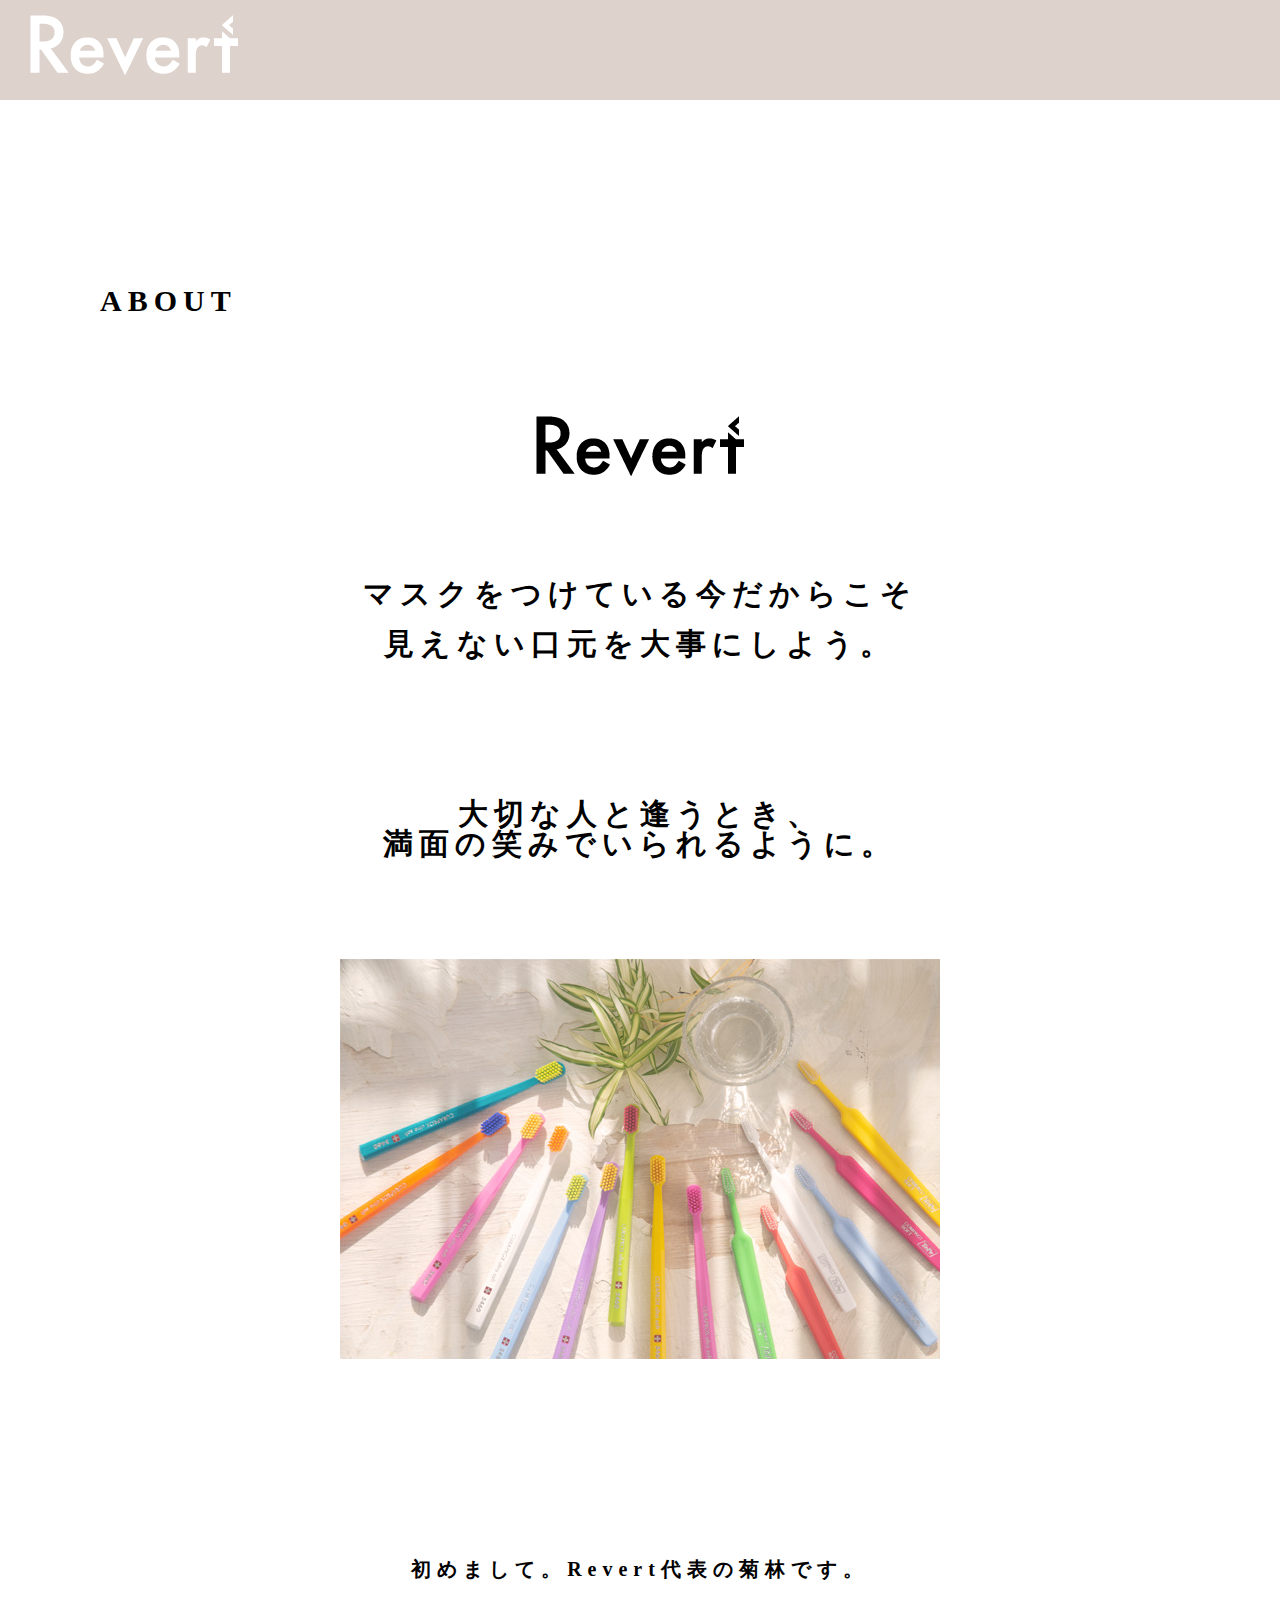
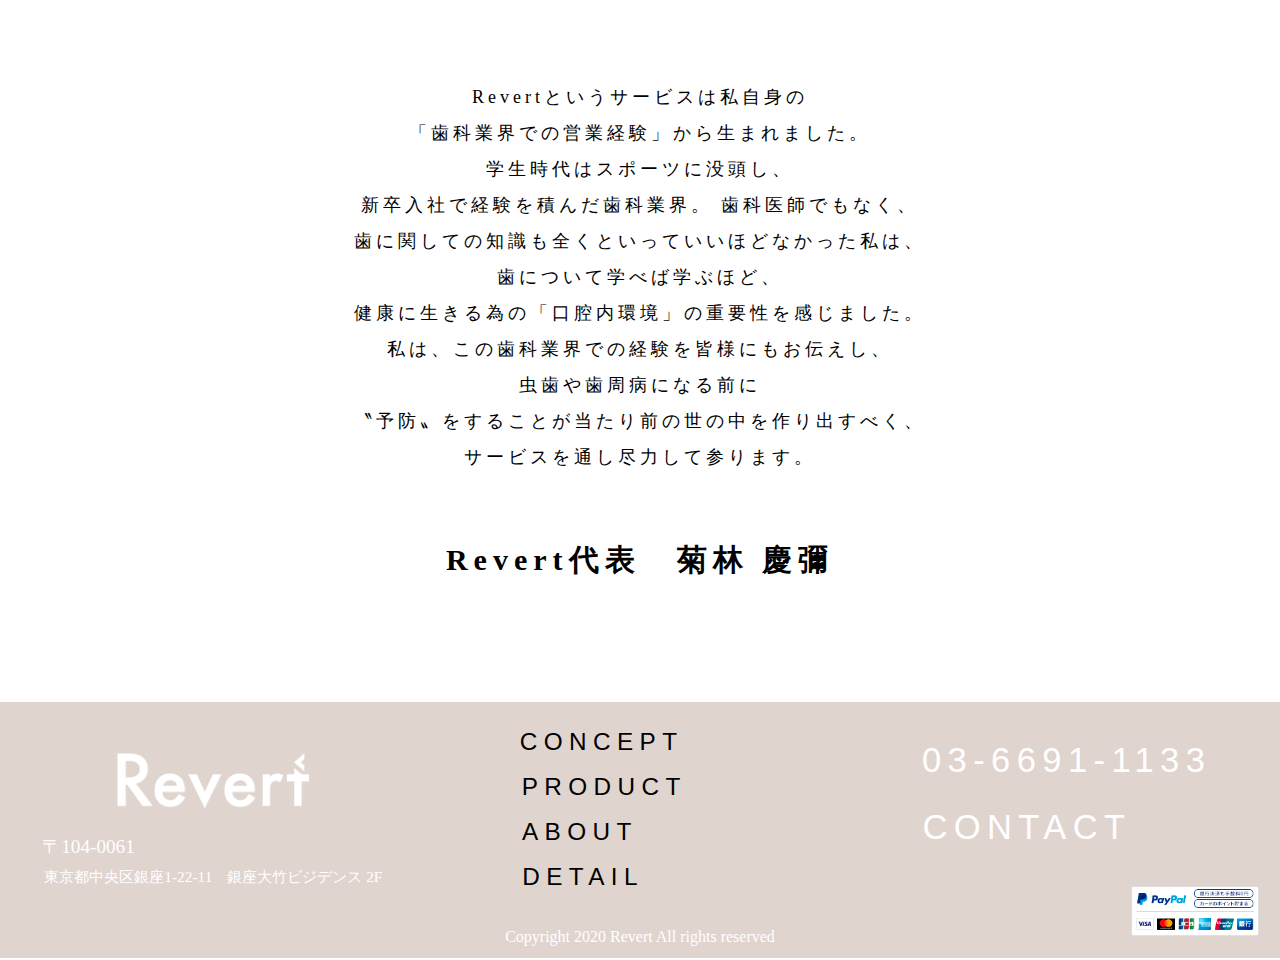
==== commit 869b1da0: "アバウトページ作成" ====
--- a/about.html
+++ b/about.html
@@ -9,89 +9,91 @@
     <link rel="stylesheet" href="style.css">
     <link rel="stylesheet" href="//maxcdn.bootstrapcdn.com/font-awesome/4.3.0/css/font-awesome.min.css">
 </head>
-    <body ontouchstart="">
 
-        <!-- ヘッダーコンテンツ -->
-        <header class="about-header-contena add-he">
-            <ul>
-                <li>
-                    <img class="about-logo" src="revert_logo_white.png" alt="リベートロゴ">
-                </li>
-                <li>
-                    <img src="../images/icon/cart_icon.png" alt="" width="80px">
-                </li>
-            </ul>
-        </header>
-        <!-- メインコンテンツ -->
-        <main>
-            <section>
-                <div class="sec01-title01">
-                    <div class="pc_only_300"></div>
-                    <h1>ABOUT</h1>
-                </div>
-                <div class="sec01-img-contena01">
-                    <img src="revert_logo_black.png" alt="リベートロゴ">
-                </div>
-                <div class="sec01-title02">
-                    <h1>マスクをつけている今だからこそ</h1>
-                    <h1>見えない口元を大事にしよう。</h1>
-                </div>
-                <div class="pc_only_100"></div>
-                <div class="sec01-title03">
-                    <h1>大切な人と逢うとき、<br class="resp">満面の笑みでいられるように。</h1>
-                </div>
-                <div class="sec01-img-contena02">
-                    <img class="toos" src="toothbrush_revert.jpg" alt="リベートロゴ">
-                </div>
-            </section>
-    
-            <section>
-                <div class="sec02-title01">
-                    <h1>
-                        初めまして。<br class="respo">Revert代表の菊林です。
-                    </h1>
-                </div>
-                <div class="pc_only_100"></div>
-                <div class="sec02-title02">
-                    <p>Revertというサービスは私自身の<br class="resp">「歯科業界での営業経験」から生まれました。</p>
-                    <p> 学生時代はスポーツに没頭し、<br class="resp">新卒入社で経験を積んだ歯科業界。 歯科医師でもなく、</p>
-                    <p>歯に関しての知識も全くといっていいほどなかった私は、</p>
-                    <p> 歯について学べば学ぶほど、<br class="resp">健康に生きる為の「口腔内環境」の重要性を感じました。</p>
-                    <p> 私は、この歯科業界での経験を皆様にもお伝えし、<br class="resp">虫歯や歯周病になる前に</p>
-                    <p> 〝予防〟をすることが当たり前の世の中を作り出すべく、<br class="resp">サービスを通し尽力して参ります。</p>
-                </div>
-                <div class="pc_only_50"></div>
-                <div class="sec02-title03">
-                    <h1>
-                        Revert代表　菊林 慶彌
-                    </h1>
-                </div>
-                <div class="pc_only_100"></div>
-            </section>
+<body ontouchstart="">
+
+    <!-- ヘッダーコンテンツ -->
+    <header class="about-header-contena add-he">
+        <ul>
+            <li>
+                <img class="about-logo" src="revert_logo_white.png" alt="リベートロゴ">
+            </li>
+            <li>
+                <img src="../images/icon/cart_icon.png" alt="" width="80px">
+            </li>
+        </ul>
+    </header>
+    <!-- メインコンテンツ -->
+    <main>
+        <section>
+            <div class="sec01-title01">
+                <div class="pc_only_300"></div>
+                <h1>ABOUT</h1>
+            </div>
+            <div class="sec01-img-contena01">
+                <img src="revert_logo_black.png" alt="リベートロゴ">
+            </div>
+            <div class="sec01-title02">
+                <h1>マスクをつけている今だからこそ</h1>
+                <h1>見えない口元を大事にしよう。</h1>
+            </div>
+            <div class="pc_only_100"></div>
+            <div class="sec01-title03">
+                <h1>大切な人と逢うとき、<br class="resp">満面の笑みでいられるように。</h1>
+            </div>
+            <div class="sec01-img-contena02">
+                <img class="toos" src="toothbrush_revert.jpg" alt="リベートロゴ">
+            </div>
+        </section>
+
+        <section>
+            <div class="sec02-title01">
+                <h1>
+                    初めまして。<br class="respo">Revert代表の菊林です。
+                </h1>
+            </div>
+            <div class="pc_only_100"></div>
+            <div class="sec02-title02">
+                <p>Revertというサービスは私自身の<br class="resp">「歯科業界での営業経験」から生まれました。</p>
+                <p> 学生時代はスポーツに没頭し、<br class="resp">新卒入社で経験を積んだ歯科業界。 歯科医師でもなく、</p>
+                <p>歯に関しての知識も全くといっていいほどなかった私は、</p>
+                <p> 歯について学べば学ぶほど、<br class="resp">健康に生きる為の「口腔内環境」の重要性を感じました。</p>
+                <p> 私は、この歯科業界での経験を皆様にもお伝えし、<br class="resp">虫歯や歯周病になる前に</p>
+                <p> 〝予防〟をすることが当たり前の世の中を作り出すべく、<br class="resp">サービスを通し尽力して参ります。</p>
+            </div>
+            <div class="pc_only_50"></div>
+            <div class="sec02-title03">
+                <h1>
+                    Revert代表　菊林 慶彌
+                </h1>
+            </div>
+            <div class="pc_only_100"></div>
+        </section>
+    </main>
 
 
 
+    <footer class="aboufo">
+        <div class="footer-w">
+            <div>
+                <img class="footer-logo" src="revert_logo_white.png" alt="">
+                <p class="post">〒104-0061</p>
+                <p class="direct">東京都中央区銀座1-22-11　銀座大竹ビジデンス 2F</p>
+            </div>
+            <div class="footer-menu">
+                <button class="f-concept"><a href="">CONCEPT</a></button><br>
+                <button class="f-product"><a href="">PRODUCT</a></button><br>
+                <button class="f-about"><a href="">ABOUT</a></button><br>
+                <button class="f-detail"><a href="detail.html">DETAIL</a></button>
+                <p class="copy">Copyright 2020 Revert All rights reserved</p>
+            </div>
+            <div class="res-nam">
+                <button class="number"><a href="03-6691-1133">03-6691-1133</a></button><br>
+                <button class="mail"><a href="">CONTACT</a></button><br>
+                <img class="pauypal" src="paypal.png" alt="">
+            </div>
+        </div>
+    </footer>
+</body>
 
-            <footer class="aboufo">
-                <div class="footer-w">
-                    <div>
-                        <img class="footer-logo" src="revert_logo_white.png" alt="">
-                        <p class="post">〒104-0061</p>
-                        <p class="direct">東京都中央区銀座1-22-11　銀座大竹ビジデンス 2F</p>
-                    </div>
-                    <div class="footer-menu">
-                        <button class="f-concept"><a href="">CONCEPT</a></button><br>
-                        <button class="f-product"><a href="">PRODUCT</a></button><br>
-                        <button class="f-about"><a href="">ABOUT</a></button><br>
-                        <button class="f-detail"><a href="detail.html">DETAIL</a></button>
-                        <p class="copy">Copyright 2020 Revert All rights reserved</p>
-                    </div>
-                    <div class="res-nam">
-                        <button class="number"><a href="03-6691-1133">03-6691-1133</a></button><br>
-                        <button class="mail"><a href="">CONTACT</a></button><br>
-                        <img class="pauypal" src="paypal.png" alt="">
-                    </div>
-                </div>
-            </footer>
-</body>
 </html>--- a/style.css
+++ b/style.css
@@ -549,6 +549,9 @@
     margin-top: 1.4vw;
     color: white;
 }
+.submit_input {
+    display: none;
+}
 
 /*-------------------------------------------------------セクション3*/
 
@@ -1025,7 +1028,8 @@
     margin-top: 1.5vw;
 }
 
-.header-right {}
+.header-right {
+}
 
 .header-right img {
     width: 5.5vw;
@@ -1544,34 +1548,28 @@
     line-height: 1.1vw;
 }
 
-
-
-
-
-
 /**-------------------------------ここはアバウトの構成を考えていきます*/
 
 .about-header-contena {
     height: 100px;
-    background: #DDD3CC;
+    background: #ddd3cc;
 }
 
 .add-he ul {
     display: flex;
 }
 
-.add-he ul>li:nth-child(1) {
+.add-he ul > li:nth-child(1) {
     width: 80%;
-    padding: 15px 0px 10px 30px
-}
-
-.add-he ul>li:nth-child(2) {
+    padding: 15px 0px 10px 30px;
+}
+
+.add-he ul > li:nth-child(2) {
     width: 20%;
     text-align: right;
     list-style: none;
-    padding: 10px 10px 0px 10px
-}
-
+    padding: 10px 10px 0px 10px;
+}
 
 /* 空白制御 */
 
@@ -1604,7 +1602,7 @@
 main {
     width: 100%;
     min-width: 1160px;
-    letter-spacing: .05em;
+    letter-spacing: 0.05em;
 }
 
 .sec01-titlle01,
@@ -1613,77 +1611,72 @@
     margin: 0 auto;
 }
 
-
 /* メインコンテンツ_sec01 */
 
-main>section>.sec01-title01 h1 {
+main > section > .sec01-title01 h1 {
     font-size: 30px;
     text-align: left;
     margin-left: 100px;
     letter-spacing: 6px;
 }
 
-main>section>.sec01-img-contena01 {
+main > section > .sec01-img-contena01 {
     width: 60%;
     margin: 100px auto;
     text-align: center;
 }
 
-main>section>.sec01-title02 h1 {
+main > section > .sec01-title02 h1 {
     font-size: 30px;
     text-align: center;
-    font-family: 'Yu Mincho', YuMincho, serif;
+    font-family: "Yu Mincho", YuMincho, serif;
     margin: 20px 0;
     letter-spacing: 6px;
 }
 
-main>section>.sec01-title03 h1 {
+main > section > .sec01-title03 h1 {
     font-size: 30px;
     text-align: center;
-    font-family: 'Yu Mincho', YuMincho, serif;
+    font-family: "Yu Mincho", YuMincho, serif;
     margin: 20px 0;
     letter-spacing: 6px;
 }
 
-main>section>.sec01-img-contena01 {
+main > section > .sec01-img-contena01 {
     width: 60%;
     margin: 100px auto;
     text-align: center;
 }
 
-main>section>.sec01-img-contena02 {
+main > section > .sec01-img-contena02 {
     width: 60%;
     margin: 100px auto;
     text-align: center;
 }
 
-
 /* メインコンテンツ_sec02 */
 
-main>section>.sec02-title01 h1 {
+main > section > .sec02-title01 h1 {
     font-size: 20px;
     text-align: center;
     letter-spacing: 6px;
 }
 
-main>section>.sec02-title02 p {
+main > section > .sec02-title02 p {
     font-size: 18px;
     text-align: center;
     letter-spacing: 4px;
     line-height: 2;
 }
 
-main>section>.sec02-title03 h1 {
+main > section > .sec02-title03 h1 {
     font-size: 30px;
     text-align: center;
-    font-family: 'Yu Mincho', YuMincho, serif;
+    font-family: "Yu Mincho", YuMincho, serif;
     margin: 20px 0;
     letter-spacing: 6px;
 }
 
-
-
-
 /**-------------------------------ここはアバウトの構成を考えていきます*/
 
 .sec02-title01 {
@@ -1693,7 +1686,6 @@
 .sec02-title02 {
     margin-top: vw;
 }
-
 
 /*---------------------------------------------------------ここからは商品一覧ページ（detail）第9セクションのCSSになります*/
 
@@ -1715,7 +1707,7 @@
     main {
         width: 100%;
         min-width: 0;
-        letter-spacing: .05em;
+        letter-spacing: 0.05em;
     }
 
     .sec02-title01 {
@@ -2015,13 +2007,13 @@
         margin-top: 111vw;
     }
 
-    main>section>.sec01-img-contena02 {
+    main > section > .sec01-img-contena02 {
         width: 100%;
         margin: auto;
         text-align: center;
     }
 
-    main>section>.sec01-title03 h1 {
+    main > section > .sec01-title03 h1 {
         line-height: 7vw;
     }
 
@@ -2033,14 +2025,13 @@
     .toos {
         width: 90%;
     }
-
 }
 
 @media screen and (max-width: 420px) {
     .header2 {
         display: none;
     }
-    
+
     .toos {
         width: 90%;
     }
@@ -2050,13 +2041,13 @@
     .about-logo {
         width: 20vw;
     }
-    main>section>.sec02-title01 h1 {
+    main > section > .sec02-title01 h1 {
         font-size: 21px;
         line-height: 9vw;
         text-align: center;
         letter-spacing: 6px;
     }
-    main>section>.sec02-title02 p {
+    main > section > .sec02-title02 p {
         font-size: 12px;
         text-align: center;
         letter-spacing: 2px;
@@ -2067,12 +2058,12 @@
         height: 15vw;
     }
 
-    .add-he ul>li:nth-child(1) {
+    .add-he ul > li:nth-child(1) {
         width: 80%;
         padding: 19px 0px 10px 22px;
     }
 
-    main>section>.sec01-title01 h1 {
+    main > section > .sec01-title01 h1 {
         font-size: 36px;
         /* text-align: left; */
         margin-left: 6vw;
@@ -2081,17 +2072,17 @@
     .pc_only_300 {
         height: 155px;
     }
-    main>section>.sec01-title02 h1 {
+    main > section > .sec01-title02 h1 {
         font-size: 21px;
         text-align: center;
-        font-family: 'Yu Mincho', YuMincho, serif;
+        font-family: "Yu Mincho", YuMincho, serif;
         margin: 28px 0;
         letter-spacing: 4px;
     }
-    main>section>.sec01-title03 h1 {
+    main > section > .sec01-title03 h1 {
         font-size: 21px;
         text-align: center;
-        font-family: 'Yu Mincho', YuMincho, serif;
+        font-family: "Yu Mincho", YuMincho, serif;
         margin: 20px 0;
         margin-bottom: 14vw;
         letter-spacing: 4px;
@@ -3249,13 +3240,13 @@
     .detailSetion7 {
         height: 211vw;
     }
-    .aboufo{
+    .aboufo {
         margin-top: 75vw;
     }
-    main>section>.sec02-title03 h1 {
+    main > section > .sec02-title03 h1 {
         font-size: 24px;
         text-align: center;
-        font-family: 'Yu Mincho', YuMincho, serif;
+        font-family: "Yu Mincho", YuMincho, serif;
         margin: 20px 0;
         letter-spacing: 6px;
     }
@@ -3272,15 +3263,28 @@
     .pc_only_300 {
         height: 127px;
     }
-    main>section>.sec01-title02 h1 {
+    main > section > .sec02-title02 p {
+        font-size: 12px;
+        text-align: center;
+        letter-spacing: 1px;
+        line-height: 12vw;
+    }
+    .aboufo {
+        margin-top: 164vw;
+    }
+    .aboufo {
+        margin-top: 159vw;
+        height: 122vw;
+    }
+    main > section > .sec01-title02 h1 {
         font-size: 18px;
         margin: 28px 0;
         letter-spacing: 4px;
     }
-    main>section>.sec01-title03 h1 {
+    main > section > .sec01-title03 h1 {
         font-size: 18px;
         text-align: center;
-        font-family: 'Yu Mincho', YuMincho, serif;
+        font-family: "Yu Mincho", YuMincho, serif;
         line-height: 12vw;
         margin: 20px 0;
         margin-bottom: 14vw;
@@ -3827,4 +3831,4 @@
         margin-top: 3vw;
         font-size: 2.7vw;
     }
-}+}
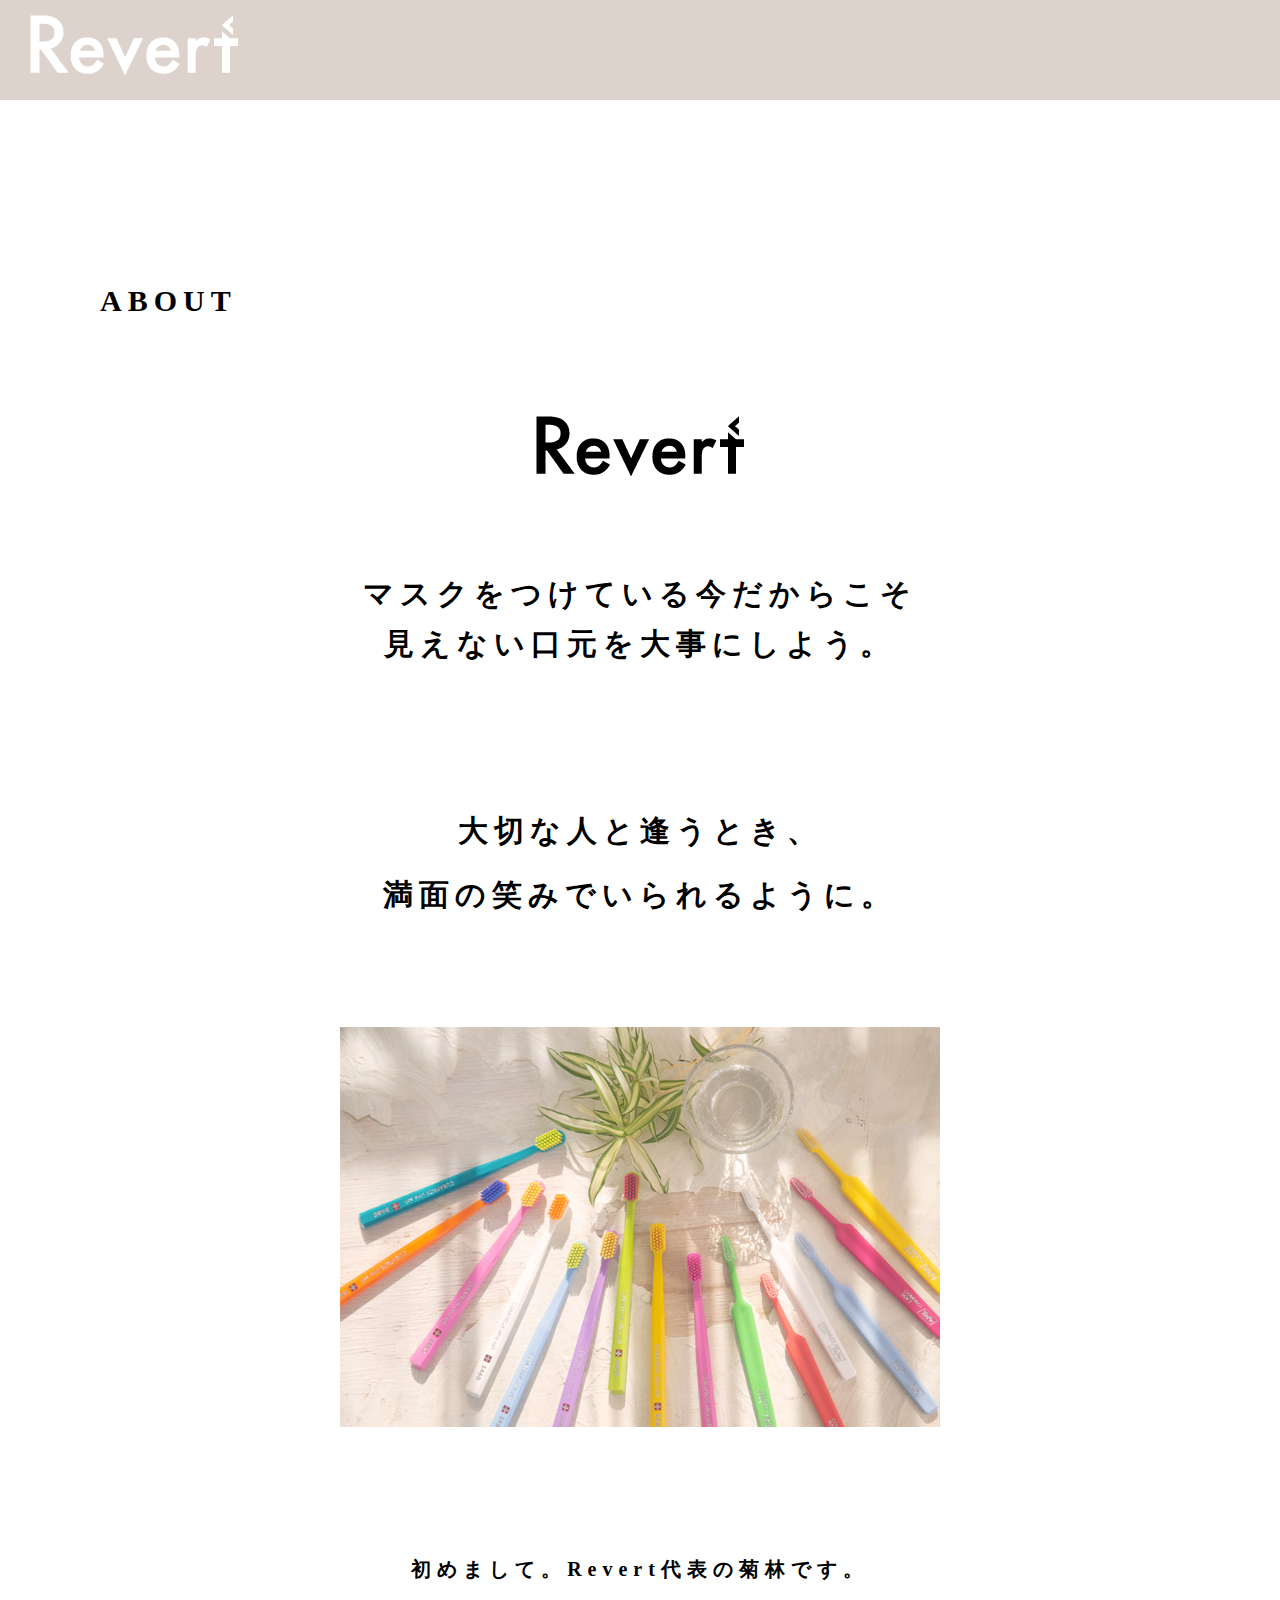
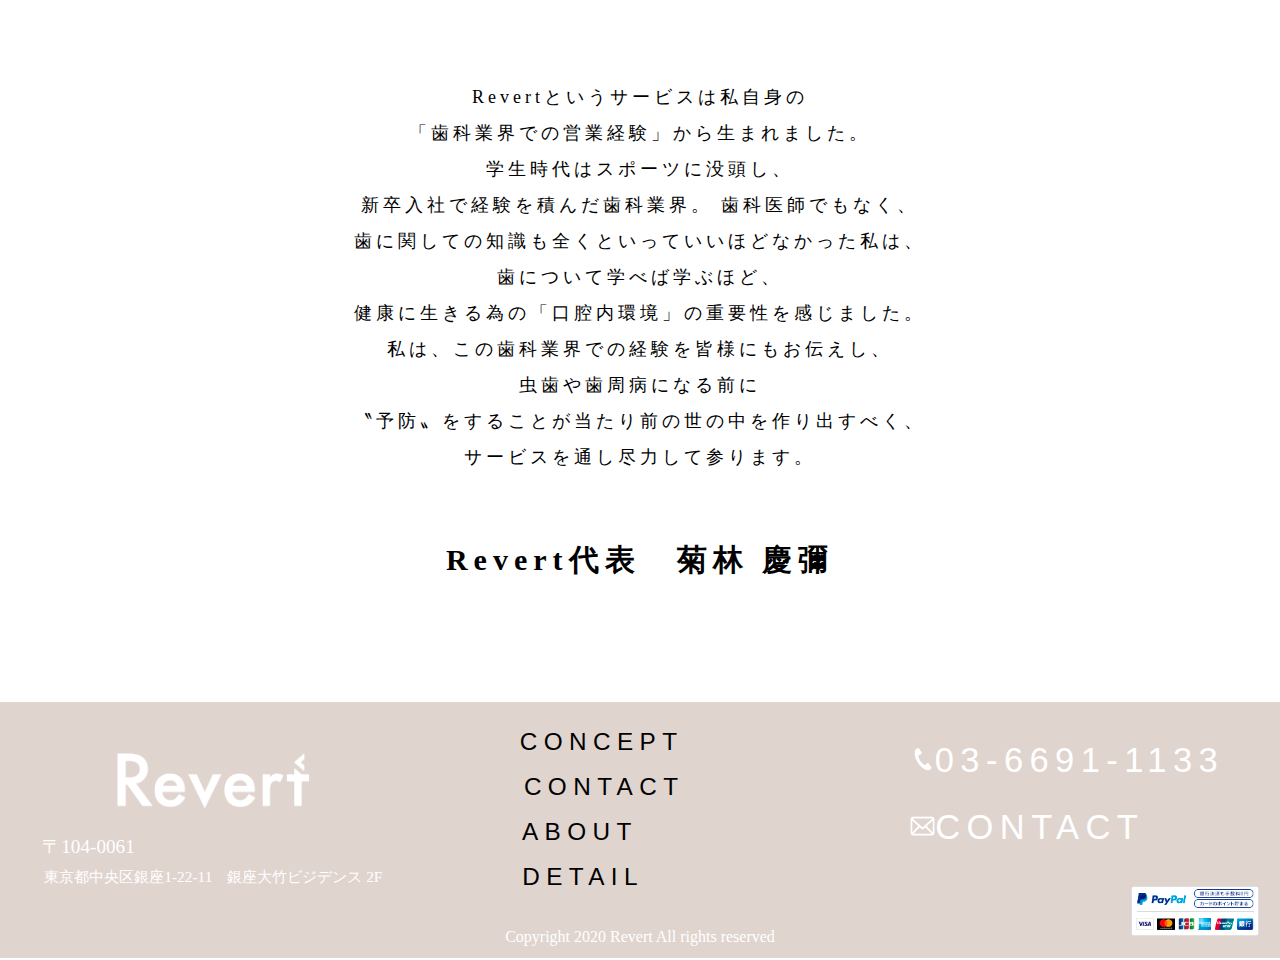
==== commit 137a10f0: "komitto" ====
--- a/about.html
+++ b/about.html
@@ -23,6 +23,52 @@
             </li>
         </ul>
     </header>
+
+
+
+
+    <!------------------------------------------------------ハンバーガーメニュー-->
+    <header class="header">
+        <div><img src="revert_logo_white.png" alt=""></div>
+        <!-- ハンバーガーメニュー部分 -->
+        <div class="drawer">
+            <!-- ハンバーガーメニューの表示・非表示を切り替えるチェックボックス -->
+            <input type="checkbox" id="drawer-check" class="drawer-hidden">
+            <!-- ハンバーガーアイコン -->
+            <label for="drawer-check" class="drawer-open"><span></span></label>
+            <!-- メニュー -->
+            <nav class="drawer-content">
+                <ul class="drawer-list">
+                    <li class="drawer-item">
+                        <a href="">CONSEPT</a>
+                    </li>
+                    <!-- /.drawer-item -->
+                    <li class="drawer-item">
+                        <a href="detail.html">PRODUCT</a>
+                    </li>
+                    <!-- /.drawer-item -->
+                    <li class="drawer-item">
+                        <a href="about.html">ABOUT</a>
+                    </li>
+                    <!-- /.drawer-item -->
+                    <li class="drawer-item">
+                        <a href="detail.html">DETAIL</a>
+                    </li>
+                    <li class="drawer-item">
+                        <a href="contact.html">CONTACT</a>
+                    </li>
+                </ul>
+                <!-- /.drawer-list -->
+            </nav>
+        </div>
+    </header>
+    <!------------------------------------------------------ハンバーガーメニュー-->
+
+
+
+
+
+
     <!-- メインコンテンツ -->
     <main>
         <section>
@@ -73,23 +119,23 @@
 
 
 
-    <footer class="aboufo">
+    <footer class="aboufo final">
         <div class="footer-w">
             <div>
-                <img class="footer-logo" src="revert_logo_white.png" alt="">
+                <a href="index.html"><img class="footer-logo" src="revert_logo_white.png" alt=""></a>
                 <p class="post">〒104-0061</p>
                 <p class="direct">東京都中央区銀座1-22-11　銀座大竹ビジデンス 2F</p>
             </div>
             <div class="footer-menu">
                 <button class="f-concept"><a href="">CONCEPT</a></button><br>
-                <button class="f-product"><a href="">PRODUCT</a></button><br>
-                <button class="f-about"><a href="">ABOUT</a></button><br>
+                <button class="f-product"><a href="https://form.run/@revert--1605268010">CONTACT</a></button><br>
+                <button class="f-about"><a href="about.html">ABOUT</a></button><br>
                 <button class="f-detail"><a href="detail.html">DETAIL</a></button>
                 <p class="copy">Copyright 2020 Revert All rights reserved</p>
             </div>
-            <div class="res-nam">
-                <button class="number"><a href="03-6691-1133">03-6691-1133</a></button><br>
-                <button class="mail"><a href="">CONTACT</a></button><br>
+            <div>
+                <button class="number"><a href="03-6691-1133"><img class="phone-f" src="phone.png" alt="">03-6691-1133</a></button><br>
+                <button class="mail"><a href=""><img class="mail-f" src="mail.png" alt="">CONTACT</a></button><br>
                 <img class="pauypal" src="paypal.png" alt="">
             </div>
         </div>
--- a/style.css
+++ b/style.css
@@ -1,6 +1,52 @@
 a {
     list-style: none;
     text-decoration: none;
+}
+
+input[type="checkbox"] {
+    display: none;
+    /*デフォルトのチェックボックスを非表示にする*/
+}
+input[type="checkbox"]+label {
+    position: relative;
+    padding-left: 15px;
+    /*チェックボックス分の隙間を作る*/
+}
+input[type="checkbox"]+label::before {
+    content: "";
+    display: block;
+    width: 12px;
+    height: 12px;
+    position: absolute;
+    top: 50%;
+    left: 0;
+    transform: translateY(-50%);
+    /*中央ぞろえにする*/
+    border: 1px solid rgb(0, 0, 0);
+    /*お好きなや太さで。*/
+    cursor: pointer;
+    /*ポインターを表示する*/
+}
+input[type="checkbox"]:checked+label::before {
+    /*チェックしたときの箱の色を変える*/
+    background: rgb(235, 183, 233);
+}
+input[type=checkbox]:checked+label::after {
+    /*チェックの✓をつくる*/
+    content: "";
+    display: block;
+    width: 10px;
+    height: 6px;
+    box-sizing: border-box;
+    border-bottom: 2px solid #fff;
+    border-left: 2px solid #fff;
+    position: absolute;
+    /*ここから下は位置を調整する*/
+    top: 40%;
+    left: 5px;
+    /*箱を斜めに傾けてチェック表示にする*/
+    -webkit-transform: rotate(-45deg);
+    transform: rotate(-45deg) translateY(-50%);
 }
 
 .header1 {
@@ -549,6 +595,7 @@
     margin-top: 1.4vw;
     color: white;
 }
+
 .submit_input {
     display: none;
 }
@@ -739,6 +786,14 @@
     font-size: 1.6vw;
 }
 
+
+.phone-f{
+    width: 2vw;
+}
+
+.mail-f{
+    width: 2vw;
+}
 .three-btn {
     padding: 1.5vw 4.5vw;
     margin-top: 3vw;
@@ -898,6 +953,7 @@
 }
 
 .f-concept {
+    width: 100%;
     margin-top: 2vw;
     border: none;
     background-color: transparent;
@@ -912,6 +968,7 @@
 }
 
 .f-product {
+    width: 100%;
     border: none;
     background-color: transparent;
     font-size: 1.9vw;
@@ -925,6 +982,7 @@
 }
 
 .f-about {
+    width: 100%;
     border: none;
     background-color: transparent;
     font-size: 1.9vw;
@@ -952,6 +1010,10 @@
 
 .footer-menu {
     line-height: 3.5vw;
+}
+
+.footer-menu>button {
+    width: 100%;
 }
 
 .footer-logo {
@@ -974,6 +1036,7 @@
 .mail {
     background-color: transparent;
     border: none;
+    width: 100%;
     margin-top: 2vw;
     letter-spacing: 0.5vw;
     font-size: 2.7vw;
@@ -1028,8 +1091,7 @@
     margin-top: 1.5vw;
 }
 
-.header-right {
-}
+.header-right {}
 
 .header-right img {
     width: 5.5vw;
@@ -1559,12 +1621,12 @@
     display: flex;
 }
 
-.add-he ul > li:nth-child(1) {
+.add-he ul>li:nth-child(1) {
     width: 80%;
     padding: 15px 0px 10px 30px;
 }
 
-.add-he ul > li:nth-child(2) {
+.add-he ul>li:nth-child(2) {
     width: 20%;
     text-align: right;
     list-style: none;
@@ -1613,20 +1675,20 @@
 
 /* メインコンテンツ_sec01 */
 
-main > section > .sec01-title01 h1 {
+main>section>.sec01-title01 h1 {
     font-size: 30px;
     text-align: left;
     margin-left: 100px;
     letter-spacing: 6px;
 }
 
-main > section > .sec01-img-contena01 {
+main>section>.sec01-img-contena01 {
     width: 60%;
     margin: 100px auto;
     text-align: center;
 }
 
-main > section > .sec01-title02 h1 {
+main>section>.sec01-title02 h1 {
     font-size: 30px;
     text-align: center;
     font-family: "Yu Mincho", YuMincho, serif;
@@ -1634,7 +1696,42 @@
     letter-spacing: 6px;
 }
 
-main > section > .sec01-title03 h1 {
+main>section>.sec01-title03 h1 {
+    font-size: 30px;
+    text-align: center;
+    font-family: "Yu Mincho", YuMincho, serif;
+    margin: 20px 0;
+    line-height: 5vw;
+    letter-spacing: 6px;
+}
+main>section>.sec01-img-contena01 {
+    width: 60%;
+    margin: 100px auto;
+    text-align: center;
+}
+
+main>section>.sec01-img-contena02 {
+    width: 60%;
+    margin: 100px auto;
+    text-align: center;
+}
+
+/* メインコンテンツ_sec02 */
+
+main>section>.sec02-title01 h1 {
+    font-size: 20px;
+    text-align: center;
+    letter-spacing: 6px;
+}
+
+main>section>.sec02-title02 p {
+    font-size: 18px;
+    text-align: center;
+    letter-spacing: 4px;
+    line-height: 2;
+}
+
+main>section>.sec02-title03 h1 {
     font-size: 30px;
     text-align: center;
     font-family: "Yu Mincho", YuMincho, serif;
@@ -1642,41 +1739,6 @@
     letter-spacing: 6px;
 }
 
-main > section > .sec01-img-contena01 {
-    width: 60%;
-    margin: 100px auto;
-    text-align: center;
-}
-
-main > section > .sec01-img-contena02 {
-    width: 60%;
-    margin: 100px auto;
-    text-align: center;
-}
-
-/* メインコンテンツ_sec02 */
-
-main > section > .sec02-title01 h1 {
-    font-size: 20px;
-    text-align: center;
-    letter-spacing: 6px;
-}
-
-main > section > .sec02-title02 p {
-    font-size: 18px;
-    text-align: center;
-    letter-spacing: 4px;
-    line-height: 2;
-}
-
-main > section > .sec02-title03 h1 {
-    font-size: 30px;
-    text-align: center;
-    font-family: "Yu Mincho", YuMincho, serif;
-    margin: 20px 0;
-    letter-spacing: 6px;
-}
-
 /**-------------------------------ここはアバウトの構成を考えていきます*/
 
 .sec02-title01 {
@@ -1685,6 +1747,10 @@
 
 .sec02-title02 {
     margin-top: vw;
+}
+
+.header {
+    display: none;
 }
 
 /*---------------------------------------------------------ここからは商品一覧ページ（detail）第9セクションのCSSになります*/
@@ -2007,13 +2073,13 @@
         margin-top: 111vw;
     }
 
-    main > section > .sec01-img-contena02 {
+    main>section>.sec01-img-contena02 {
         width: 100%;
         margin: auto;
         text-align: center;
     }
 
-    main > section > .sec01-title03 h1 {
+    main>section>.sec01-title03 h1 {
         line-height: 7vw;
     }
 
@@ -2027,66 +2093,203 @@
     }
 }
 
+
+
+
 @media screen and (max-width: 420px) {
+    .about-header-contena{
+        display: none;
+    }
+    .lefton{
+
+    }
+    .detail-header{
+        display: none;
+    }
+
+    nav ul {
+        list-style: none;
+        margin-top: 20%;
+    }
+    .header {
+        display: block;
+        height: 17vw;
+        width: 100%;
+        position: fixed;
+        display: flex;
+        z-index: 100;
+        justify-content: space-between;
+        align-items: center;
+        padding: 0 20px;
+        background: rgb(224 211 207);
+    }
+    .header img{
+        width: 100px;
+    }
+
+    /*------------------------------
+  ここから下がハンバーガーメニュー
+  に関するCSS
+------------------------------*/
+    /* チェックボックスは非表示に */
+    .drawer-hidden {
+        display: none;
+    }
+
+    /* ハンバーガーアイコンの設置スペース */
+    .drawer-open {
+        /* display: flex; */
+        height: 79px;
+        width: 71px;
+        justify-content: center;
+        align-items: center;
+        position: fixed;
+        z-index: 100;
+        right: -4vw;
+        top: 7vw;
+        cursor: pointer;
+    }
+
+    /* ハンバーガーメニューのアイコン */
+    .drawer-open span,
+    .drawer-open span:before,
+    .drawer-open span:after {
+        content: '';
+        display: block;
+        height: 3px;
+        width: 25px;
+        border-radius: 3px;
+        background: white;
+        transition: 0.5s;
+        position: absolute;
+    }
+
+    /* 三本線のうち一番上の棒の位置調整 */
+    .drawer-open span:before {
+        bottom: 8px;
+    }
+
+    /* 三本線のうち一番下の棒の位置調整 */
+    .drawer-open span:after {
+        top: 8px;
+    }
+
+    /* アイコンがクリックされたら真ん中の線を透明にする */
+    #drawer-check:checked~.drawer-open span {
+        background: rgba(255, 255, 255, 0);
+    }
+
+    /* アイコンがクリックされたらアイコンが×印になように上下の線を回転 */
+    #drawer-check:checked~.drawer-open span::before {
+        bottom: 0;
+        transform: rotate(45deg);
+    }
+
+    #drawer-check:checked~.drawer-open span::after {
+        top: 0;
+        transform: rotate(-45deg);
+    }
+
+    /* メニューのデザイン*/
+    .drawer-content {
+        width: 100%;
+        height: 100%;
+        position: fixed;
+        top: 0;
+        left: 100%;
+        /* メニューを画面の外に飛ばす */
+        z-index: 99;
+        background: #fff;
+        transition: 0.7s;
+    }
+
+    /* アイコンがクリックされたらメニューを表示 */
+    #drawer-check:checked~.drawer-content {
+        left: 0;
+        background-color: rgb(224 211 207);
+    }
+
+    .drawer-item {
+        text-align: center;
+        letter-spacing: 5px;
+        line-height: 16vw;
+        font-size: 30px;
+        /* color: white; */
+        list-style: none;
+    }
+    .drawer-item a{
+        color: white;
+    }
+
     .header2 {
         display: none;
     }
 
+
     .toos {
         width: 90%;
     }
+
     .sec02-title01 {
         margin-top: 134vw;
     }
+
     .about-logo {
         width: 20vw;
     }
-    main > section > .sec02-title01 h1 {
+
+    main>section>.sec02-title01 h1 {
         font-size: 21px;
         line-height: 9vw;
         text-align: center;
         letter-spacing: 6px;
     }
-    main > section > .sec02-title02 p {
+
+    main>section>.sec02-title02 p {
         font-size: 12px;
         text-align: center;
         letter-spacing: 2px;
-        line-height: 10vw;
+        line-height: 8vw;
     }
 
     .about-header-contena {
         height: 15vw;
     }
 
-    .add-he ul > li:nth-child(1) {
+    .add-he ul>li:nth-child(1) {
         width: 80%;
         padding: 19px 0px 10px 22px;
     }
 
-    main > section > .sec01-title01 h1 {
+    main>section>.sec01-title01 h1 {
         font-size: 36px;
         /* text-align: left; */
         margin-left: 6vw;
         letter-spacing: 6px;
     }
+
     .pc_only_300 {
         height: 155px;
     }
-    main > section > .sec01-title02 h1 {
+
+    main>section>.sec01-title02 h1 {
         font-size: 21px;
         text-align: center;
         font-family: "Yu Mincho", YuMincho, serif;
         margin: 28px 0;
         letter-spacing: 4px;
     }
-    main > section > .sec01-title03 h1 {
+
+    main>section>.sec01-title03 h1 {
         font-size: 21px;
         text-align: center;
         font-family: "Yu Mincho", YuMincho, serif;
+        line-height: 13vw;
         margin: 20px 0;
         margin-bottom: 14vw;
         letter-spacing: 4px;
     }
+
     .pc_only_100 {
         height: 62px;
     }
@@ -2104,7 +2307,8 @@
     }
 
     .top-img {
-        height: 65vw;
+        height: 78vw;
+        padding-top: 16vw;
     }
 
     .h-concept {
@@ -2726,11 +2930,15 @@
     }
 
     footer {
-        height: 121vw;
+        height: 132vw;
     }
 
     .footer-w {
-        display: block;
+        grid-template-columns: 1fr 1fr;
+    }
+
+    .footer-w>div:first-child {
+        grid-column: 1/3;
     }
 
     .footer-logo {
@@ -2769,13 +2977,7 @@
 
     .footer-menu {
         line-height: 9.5vw;
-        float: left;
-    }
-
-    .res-nam {
-        margin-top: 10vw;
-    }
-
+    }
     .number a {
         color: white;
         font-size: 20px;
@@ -2794,13 +2996,14 @@
     }
 
     .copy {
-        width: 100%;
+        width: 105%;
         margin-top: 6vw;
-        font-size: 1.4vw;
+        font-size: 8px;
         position: relative;
         top: 3vw;
         left: 24vw;
     }
+
 
     /*detail*/
     .left-box {
@@ -2811,6 +3014,8 @@
 
     .d-section1-left h2 {
         font-size: 30px;
+        margin-top: 0;
+        padding-top: 25vw;
     }
 
     .detailSection1-w {
@@ -2826,7 +3031,7 @@
     }
 
     .detailSection1 {
-        height: 72vw;
+        height: 91vw;
     }
 
     .d-section1-right p {
@@ -2872,8 +3077,8 @@
     }
 
     .detailSection3 {
-        height: 141vw;
-    }
+    height: 155vw;
+}
 
     .detailSection3-w {
         display: block;
@@ -2923,20 +3128,20 @@
     }
 
     .desc1 {
-        line-height: 3.7vw;
+        line-height: 5.7vw;
         margin-top: 2vw;
-        font-size: 10px;
+        font-size: 11px;
     }
 
     .desc2 {
-        line-height: 3.7vw;
+        line-height: 5.7vw;
         margin-top: 1.5vw;
-        font-size: 10px;
+        font-size: 11px;
     }
 
     .desc3 {
-        line-height: 3.7vw;
-        font-size: 10px;
+        line-height: 5.7vw;
+        font-size: 11px;
     }
 
     .res-none {
@@ -2944,7 +3149,7 @@
     }
 
     .detailSection4 {
-        height: 150vw;
+        height: 163vw;
         margin-top: 10vw;
     }
 
@@ -2979,24 +3184,24 @@
     }
 
     .desc1-4 {
-        line-height: 3.7vw;
+        line-height: 5.7vw;
         margin-top: 2vw;
-        font-size: 10px;
+        font-size: 11px;
     }
 
     .desc2-4 {
-        line-height: 3.7vw;
+        line-height: 5.7vw;
         margin-top: 1.5vw;
-        font-size: 10px;
+        font-size: 11px;
     }
 
     .desc3-4 {
-        line-height: 3.7vw;
-        font-size: 10px;
+        line-height: 5.7vw;
+        font-size: 11px;
     }
 
     .detailSection5 {
-        height: 150vw;
+        height: 179vw;
         margin-top: 13vw;
     }
 
@@ -3035,20 +3240,20 @@
     }
 
     .desc1-5 {
-        line-height: 3.7vw;
+        line-height: 5.7vw;
         margin-top: 2vw;
-        font-size: 10px;
+        font-size: 11px;
     }
 
     .desc2-5 {
-        line-height: 3.7vw;
+        line-height: 5.7vw;
         margin-top: 1.5vw;
-        font-size: 10px;
+        font-size: 11px;
     }
 
     .desc3-5 {
-        line-height: 3.7vw;
-        font-size: 10px;
+        line-height: 5.7vw;
+        font-size: 11px;
     }
 
     .detailSetion7 {
@@ -3089,19 +3294,19 @@
     }
 
     .desc1-7 {
-        line-height: 3.7vw;
+        line-height: 5.7vw;
         margin-top: 2vw;
         font-size: 12px;
     }
 
     .desc2-7 {
-        line-height: 3.7vw;
+        line-height: 5.7vw;
         margin-top: 1.5vw;
         font-size: 12px;
     }
 
     .desc3-7 {
-        line-height: 3.7vw;
+        line-height: 5.7vw;
         font-size: 12px;
     }
 
@@ -3131,19 +3336,19 @@
     }
 
     .desc1-8 {
-        line-height: 3.7vw;
+        line-height: 5.7vw;
         margin-top: 2vw;
         font-size: 12px;
     }
 
     .desc2-8 {
-        line-height: 3.7vw;
+        line-height: 5.7vw;
         margin-top: 1.5vw;
         font-size: 12px;
     }
 
     .desc3-8 {
-        line-height: 3.7vw;
+        line-height: 5.7vw;
         font-size: 12px;
     }
 
@@ -3179,19 +3384,19 @@
     }
 
     .desc1-9 {
-        line-height: 3.7vw;
+        line-height: 5.7vw;
         margin-top: 2vw;
         font-size: 10px;
     }
 
     .desc2-9 {
-        line-height: 3.7vw;
+        line-height: 5.7vw;
         margin-top: 1.5vw;
         font-size: 10px;
     }
 
     .desc3-9 {
-        line-height: 3.7vw;
+        line-height: 5.7vw;
         font-size: 10px;
     }
 
@@ -3238,50 +3443,59 @@
     }
 
     .detailSetion7 {
-        height: 211vw;
+        height: 224vw;
     }
     .aboufo {
         margin-top: 75vw;
     }
-    main > section > .sec02-title03 h1 {
+
+    main>section>.sec02-title03 h1 {
         font-size: 24px;
         text-align: center;
         font-family: "Yu Mincho", YuMincho, serif;
         margin: 20px 0;
         letter-spacing: 6px;
     }
-    .number {
-        margin-top: 4vw;
-        font-size: 2.7vw;
+
+
+    .detailFO {
+        margin-top: 3vw;
     }
 }
 
 @media screen and (max-width: 380px) {
     .top-img {
-        height: 67vw;
-    }
+        padding-top: 17vw;
+        height: 77vw;
+    }
+
     .pc_only_300 {
         height: 127px;
     }
-    main > section > .sec02-title02 p {
+
+    main>section>.sec02-title02 p {
         font-size: 12px;
         text-align: center;
         letter-spacing: 1px;
         line-height: 12vw;
     }
+
     .aboufo {
         margin-top: 164vw;
     }
+
     .aboufo {
-        margin-top: 159vw;
-        height: 122vw;
-    }
-    main > section > .sec01-title02 h1 {
+        margin-top: 5vw;
+        height: 132vw;
+    }
+
+    main>section>.sec01-title02 h1 {
         font-size: 18px;
         margin: 28px 0;
         letter-spacing: 4px;
     }
-    main > section > .sec01-title03 h1 {
+
+    main>section>.sec01-title03 h1 {
         font-size: 18px;
         text-align: center;
         font-family: "Yu Mincho", YuMincho, serif;
@@ -3290,6 +3504,7 @@
         margin-bottom: 14vw;
         letter-spacing: 4px;
     }
+
     .sec02-title01 {
         margin-top: 211vw;
     }
@@ -3798,12 +4013,12 @@
     }
 
     .detailSection4 {
-        height: 171vw;
+        height: 191vw;
         margin-top: 10vw;
     }
 
     .detailSection5 {
-        height: 183vw;
+        height: 200vw;
         margin-top: 13vw;
     }
 
@@ -3824,11 +4039,22 @@
     }
 
     .detailSetion7 {
-        height: 225vw;
-    }
-
-    .number {
-        margin-top: 3vw;
-        font-size: 2.7vw;
-    }
-}
+        height: 232vw;
+    }
+    .detailSetion8 {
+        height: 193vw;
+        margin-top: 14vw;
+    }
+    .copy {
+        width: 131%;
+        margin-top: 6vw;
+        font-size: 8px;
+        position: relative;
+        top: 3vw;
+        left: 17vw;
+    }
+    .final {
+        margin-top: 150vw;
+    }
+    
+}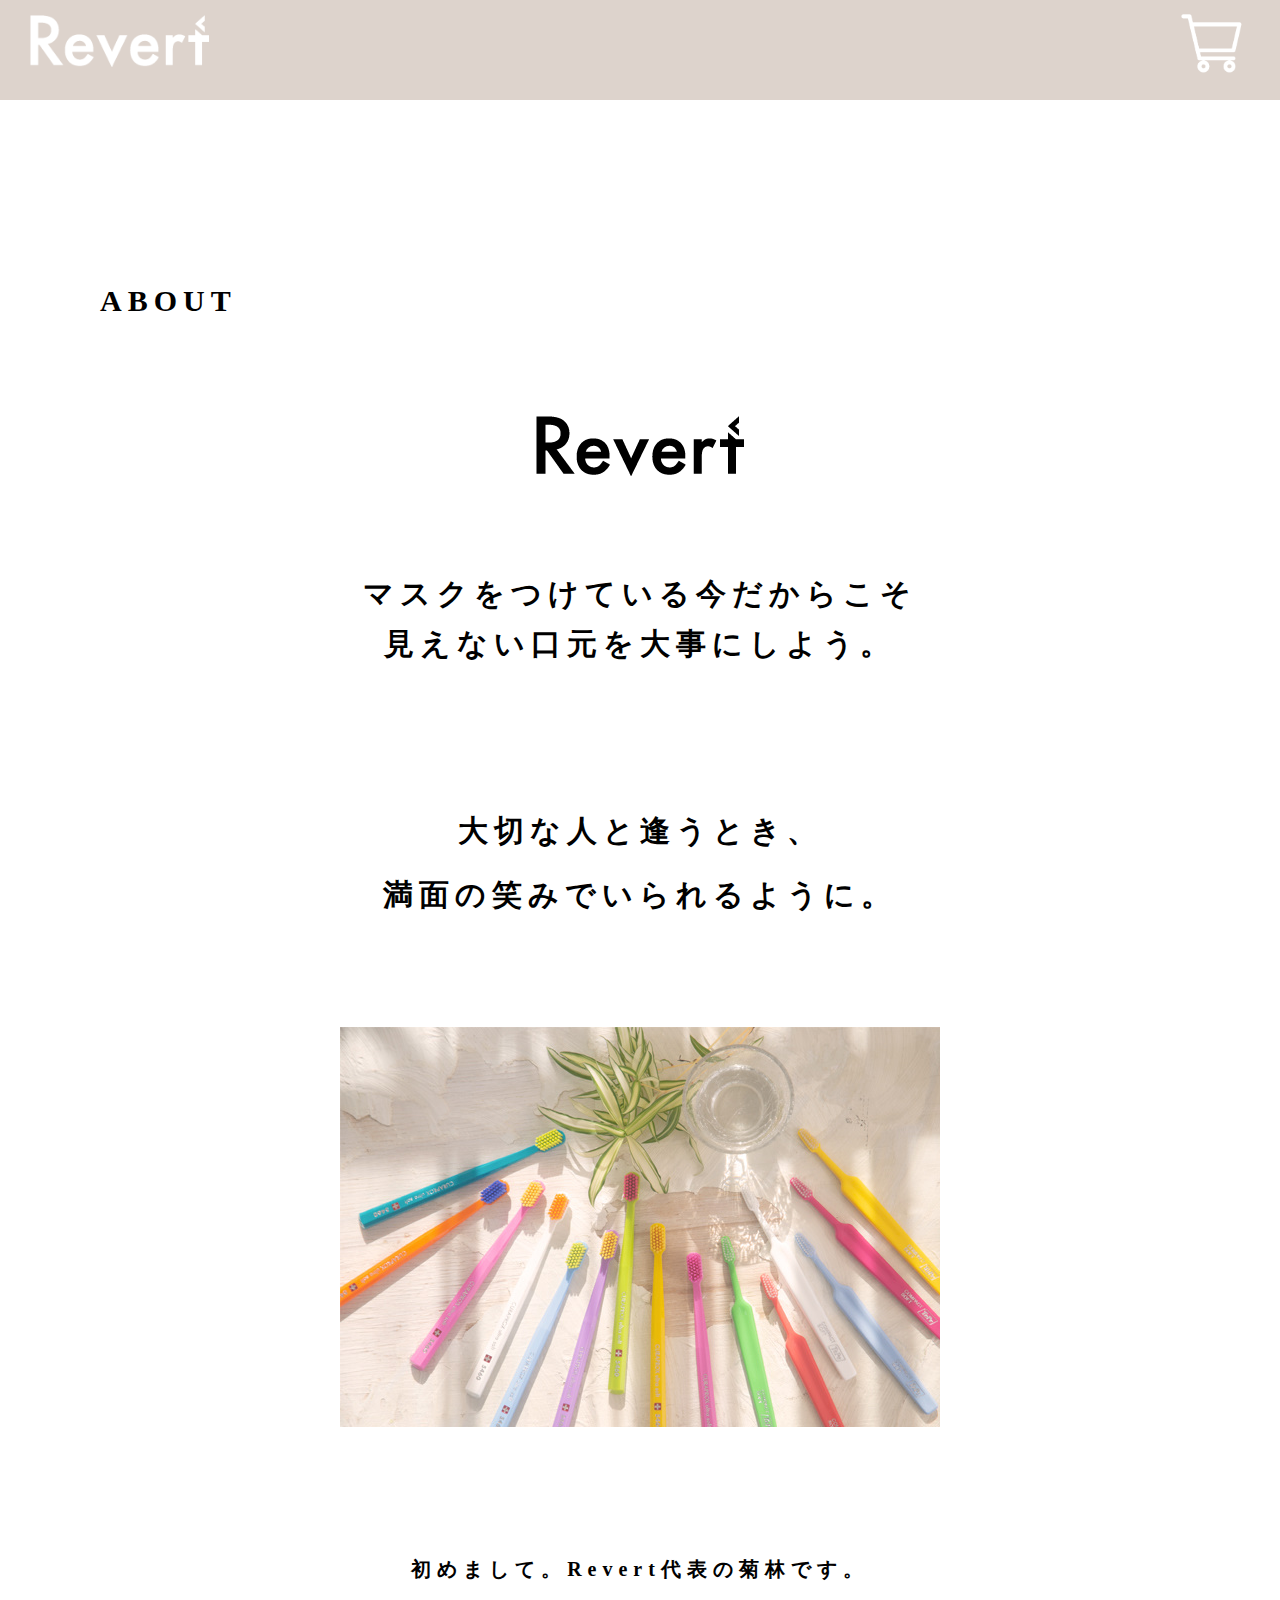
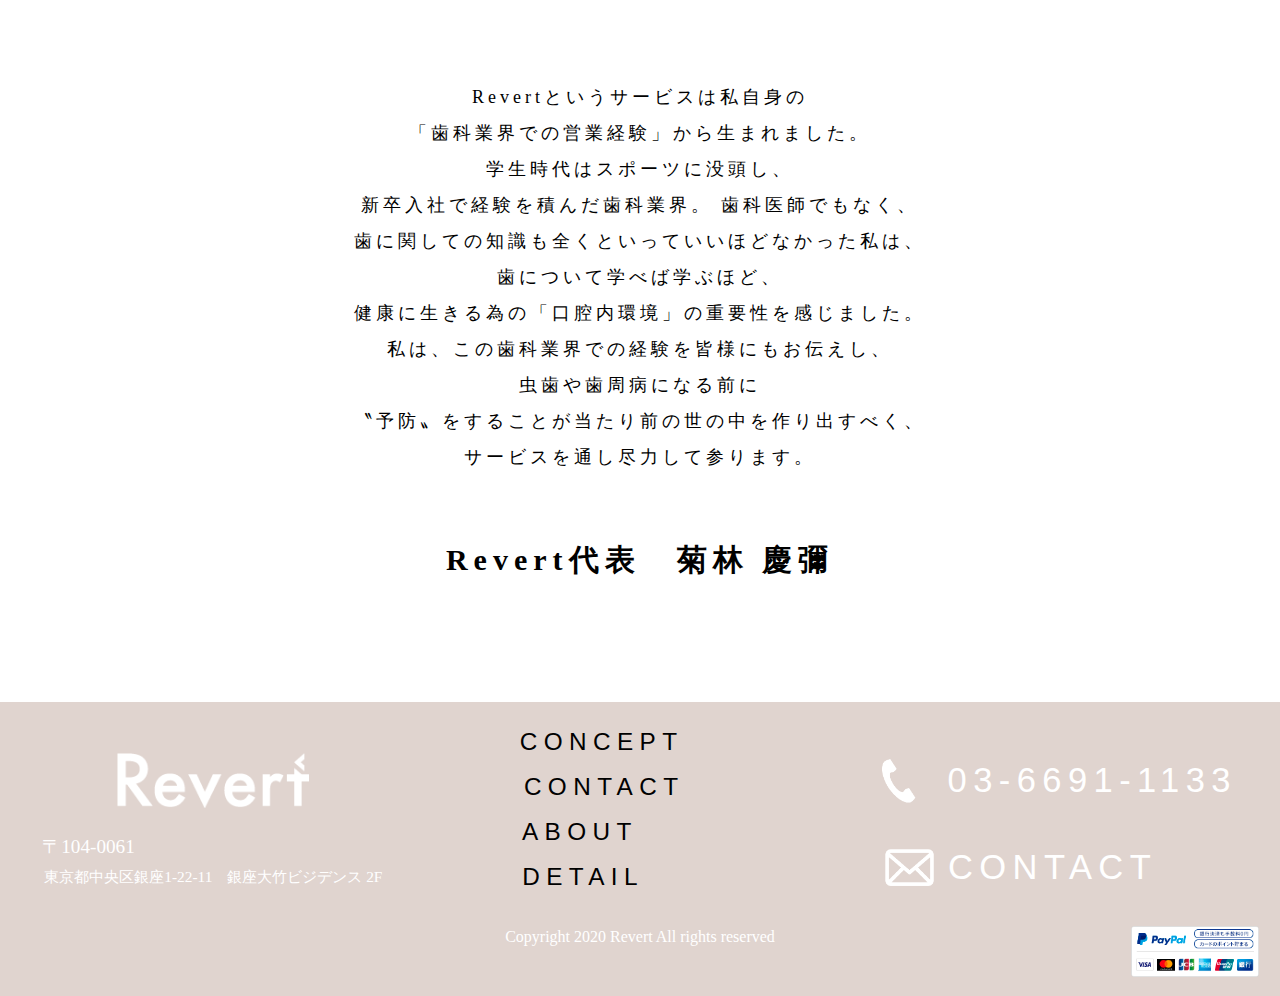
==== commit 32989a56: "kk" ====
--- a/about.html
+++ b/about.html
@@ -19,7 +19,7 @@
                 <img class="about-logo" src="revert_logo_white.png" alt="リベートロゴ">
             </li>
             <li>
-                <img src="../images/icon/cart_icon.png" alt="" width="80px">
+                <img class="cart-ri" src="Cart.png" alt="" width="80px">
             </li>
         </ul>
     </header>
--- a/style.css
+++ b/style.css
@@ -3,51 +3,7 @@
     text-decoration: none;
 }
 
-input[type="checkbox"] {
-    display: none;
-    /*デフォルトのチェックボックスを非表示にする*/
-}
-input[type="checkbox"]+label {
-    position: relative;
-    padding-left: 15px;
-    /*チェックボックス分の隙間を作る*/
-}
-input[type="checkbox"]+label::before {
-    content: "";
-    display: block;
-    width: 12px;
-    height: 12px;
-    position: absolute;
-    top: 50%;
-    left: 0;
-    transform: translateY(-50%);
-    /*中央ぞろえにする*/
-    border: 1px solid rgb(0, 0, 0);
-    /*お好きなや太さで。*/
-    cursor: pointer;
-    /*ポインターを表示する*/
-}
-input[type="checkbox"]:checked+label::before {
-    /*チェックしたときの箱の色を変える*/
-    background: rgb(235, 183, 233);
-}
-input[type=checkbox]:checked+label::after {
-    /*チェックの✓をつくる*/
-    content: "";
-    display: block;
-    width: 10px;
-    height: 6px;
-    box-sizing: border-box;
-    border-bottom: 2px solid #fff;
-    border-left: 2px solid #fff;
-    position: absolute;
-    /*ここから下は位置を調整する*/
-    top: 40%;
-    left: 5px;
-    /*箱を斜めに傾けてチェック表示にする*/
-    -webkit-transform: rotate(-45deg);
-    transform: rotate(-45deg) translateY(-50%);
-}
+
 
 .header1 {
     width: 100%;
@@ -787,12 +743,19 @@
 }
 
 
-.phone-f{
-    width: 2vw;
-}
+.phone-f {
+    width: 4vw;
+    position: relative;
+    top: 1.1vw;
+    right: 2vw;
+}
+
 
 .mail-f{
-    width: 2vw;
+    width: 4vw;
+    position: relative;
+    top: 1.1vw;
+    right: 1vw;
 }
 .three-btn {
     padding: 1.5vw 4.5vw;
@@ -937,15 +900,20 @@
 .fa-line {
     font-size: 2vw;
 }
-
+.about-logo{
+    width: 14vw;
+}
+.cart-ri {
+    width: 5vw;
+    margin-right: 2vw;
+}
 /*-------------------------------------------------------セクション6*/
 
 footer {
     width: 100%;
-    height: 20vw;
+    height: 23vw;
     background-color: #e0d4cf;
 }
-
 .footer-w {
     display: grid;
     grid-template-columns: 1fr 1fr 1fr;
@@ -2225,7 +2193,19 @@
         display: none;
     }
 
-
+    .phone-f {
+        width: 7vw;
+        position: relative;
+        top: 2vw;
+    }
+    .mail-f {
+        width: 8vw;
+        padding-right: 3vw;
+        position: top;
+        position: relative;
+        top: 1vw;
+        right: 1vw;
+    }
     .toos {
         width: 90%;
     }
@@ -2236,6 +2216,31 @@
 
     .about-logo {
         width: 20vw;
+    }
+    .three-value2 {
+        font-size: 17px;
+        margin: 0%;
+        margin-top: 5vw;
+    }
+    .three-value3 {
+        font-size: 17px;
+        margin: 0%;
+        margin-top: 5vw;
+    }
+    .three2-value1 {
+        font-size: 17px;
+        margin: 0%;
+        margin-top: 5vw;
+    }
+    .three2-value2 {
+        font-size: 17px;
+        margin: 0%;
+        margin-top: 5vw;
+    }
+    .three2-value3 {
+        font-size: 17px;
+        margin: 0%;
+        margin-top: 5vw;
     }
 
     main>section>.sec02-title01 h1 {
@@ -3461,6 +3466,28 @@
     .detailFO {
         margin-top: 3vw;
     }
+    .desc1-4::before,
+    .desc2-4::before,
+    .desc3-4::before,
+    .desc1-5::before,
+    .desc2-5::before,
+    .desc3-5::before,
+    .desc1-6::before,
+    .desc2-6::before,
+    .desc3-6::before,
+    .desc1-7::before,
+    .desc2-7::before,
+    .desc3-7::before,
+    .desc1-8::before,
+    .desc2-8::before,
+    .desc3-8::before,
+    .desc1-9::before,
+    .desc2-9::before,
+    .desc3-9::before {
+        content: "・";
+        margin-left: -10px;
+        transform: translateX(10px);
+    }
 }
 
 @media screen and (max-width: 380px) {
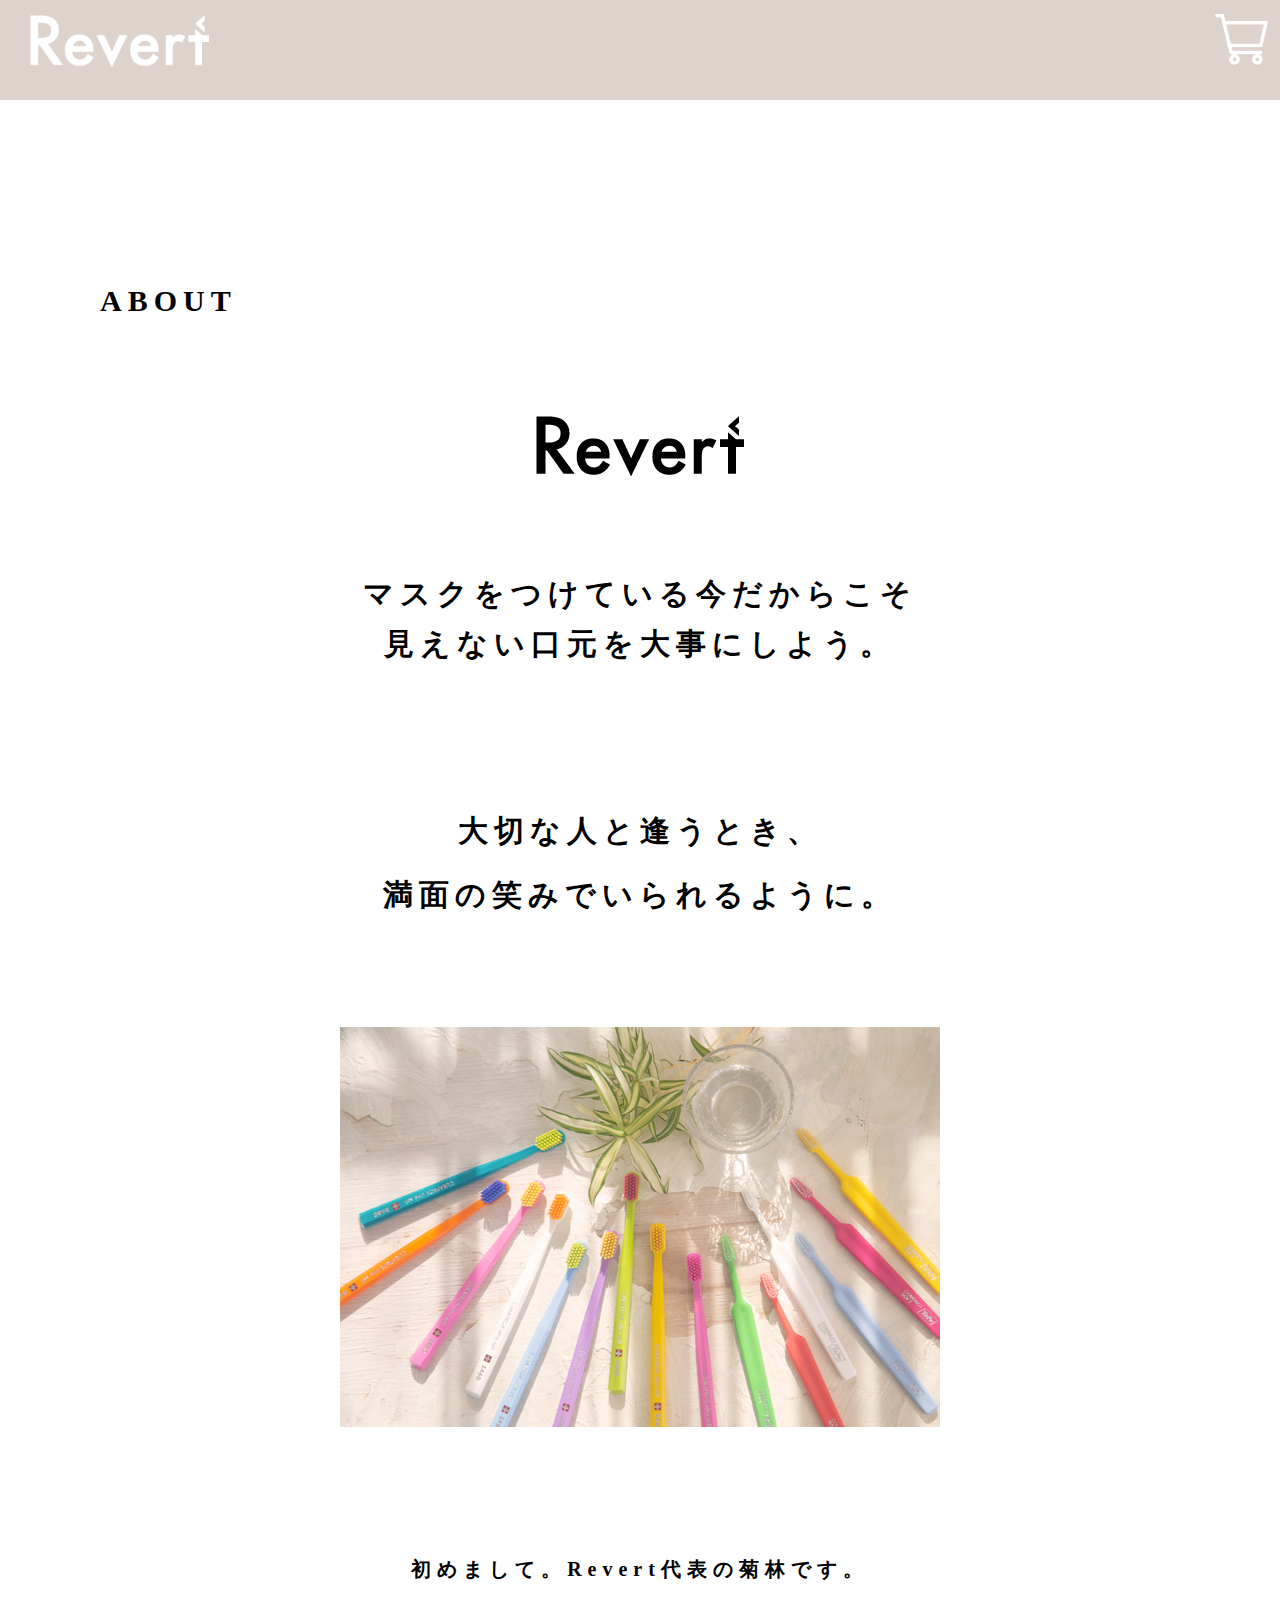
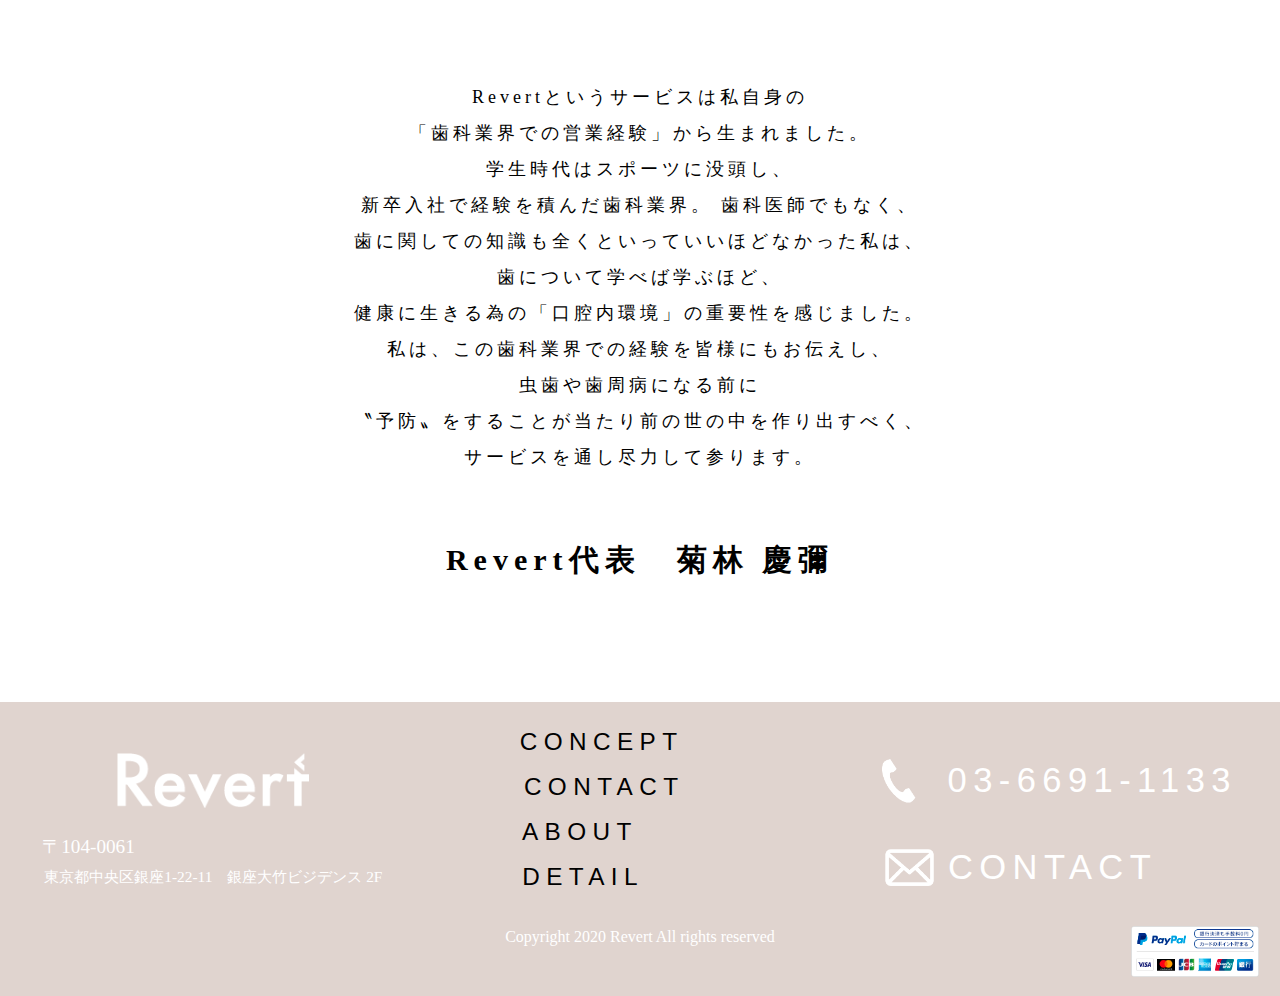
==== commit 18b0a6ba: "コミット" ====
--- a/about.html
+++ b/about.html
@@ -19,7 +19,9 @@
                 <img class="about-logo" src="revert_logo_white.png" alt="リベートロゴ">
             </li>
             <li>
-                <img class="cart-ri" src="Cart.png" alt="" width="80px">
+                <a href="https://www.paypal.com/webapps/shoppingcart?mfid=1605273544802_4e4ddc6271e0c">
+                    <img class="cart h2-l" src="Cart.png" alt="">
+                </a>
             </li>
         </ul>
     </header>
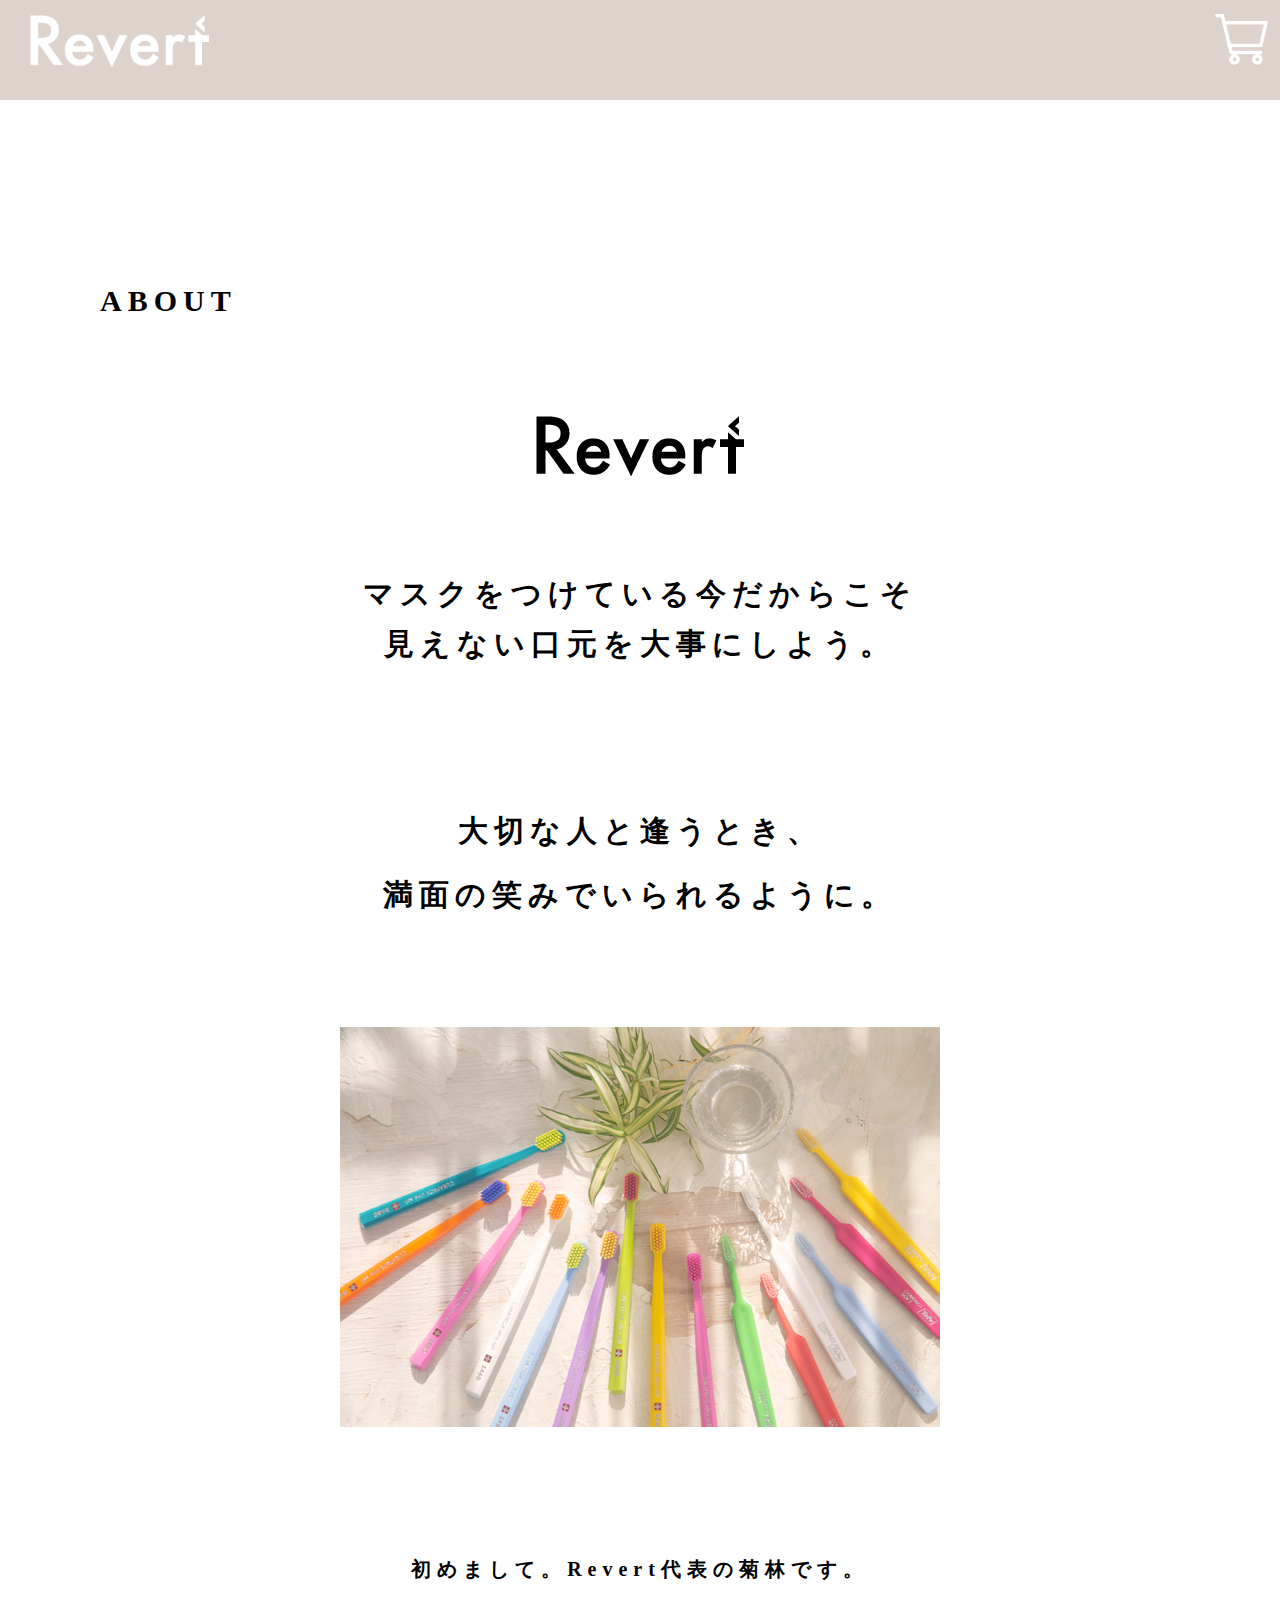
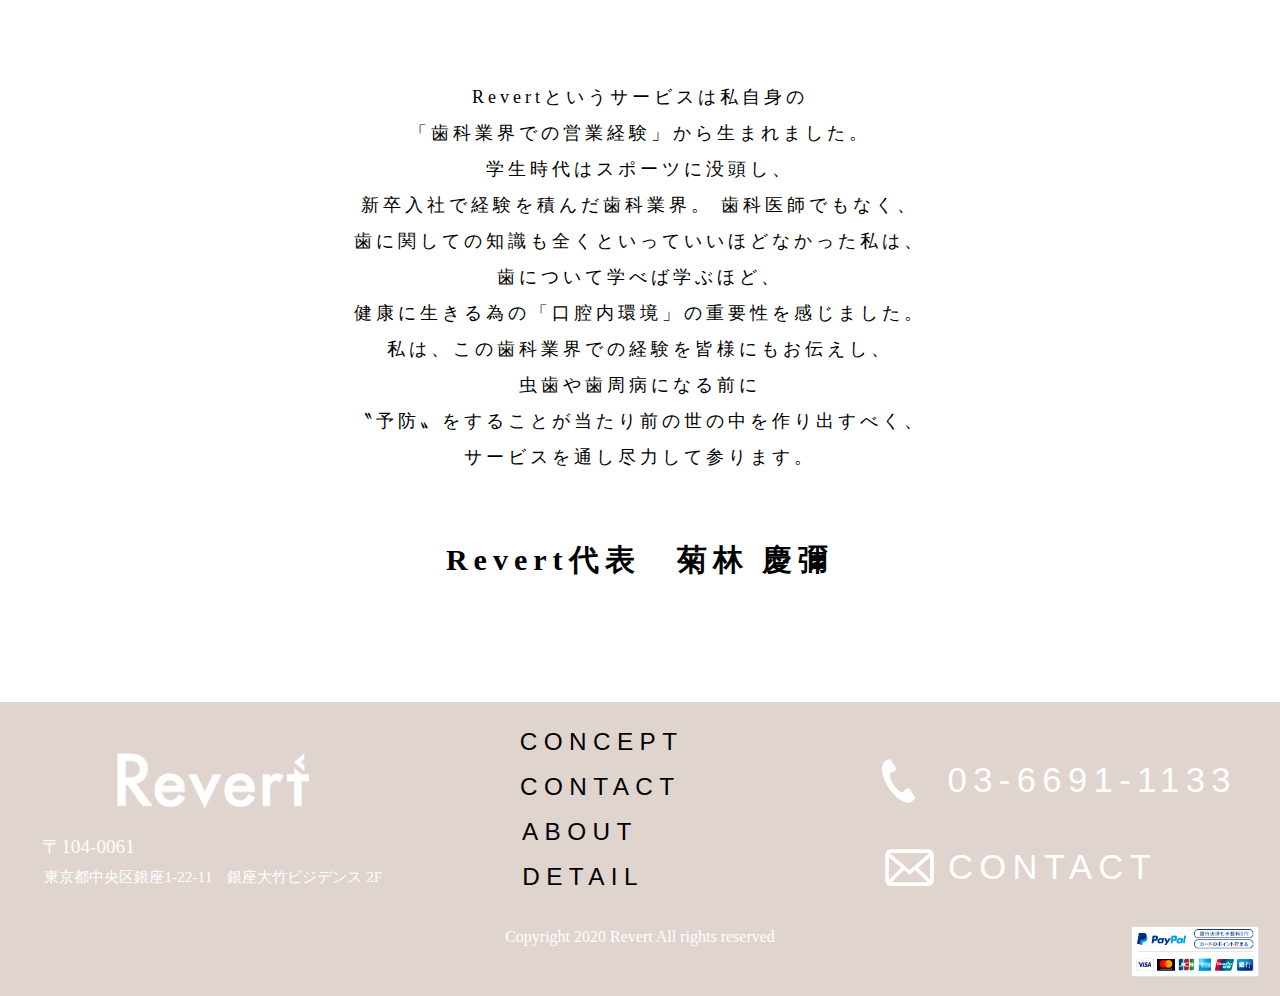
==== commit 59c7697a: "沖田さんがリンクを全て変更してくれました！今後は菊林さんの修正を待ちながら、フォントの斜体を変更していく予定です。" ====
--- a/about.html
+++ b/about.html
@@ -1,13 +1,97 @@
 <!DOCTYPE html>
-<html lang="en">
+<html lang="jp">
 
 <head>
     <meta charset="UTF-8">
     <meta name="viewport" content="width=device-width, initial-scale=1.0">
-    <title>株式会社Revert</title>
+    <!-- Google Tag Manager -->
+    <script>
+        (function(w, d, s, l, i) {
+            w[l] = w[l] || [];
+            w[l].push({
+                'gtm.start': new Date().getTime(),
+                event: 'gtm.js'
+            });
+            var f = d.getElementsByTagName(s)[0],
+                j = d.createElement(s),
+                dl = l != 'dataLayer' ? '&l=' + l : '';
+            j.async = true;
+            j.src =
+                'https://www.googletagmanager.com/gtm.js?id=' + i + dl;
+            f.parentNode.insertBefore(j, f);
+        })(window, document, 'script', 'dataLayer', 'GTM-K6WBGQF');
+    </script>
+    <!-- End Google Tag Manager -->
+    <!-- ICONS -->
+    <link rel="shortcut icon" href="assets/icons/favicon.ico">
+    <link rel="icon" sizes="16x16 32x32 64x64" href="assets/icons/favicon.ico">
+    <link rel="icon" type="image/png" sizes="196x196" href="index.html">
+    <link rel="icon" type="image/png" sizes="96x96" href="assets/icons/android-icon-96x96.png">
+    <link rel="icon" type="image/png" sizes="72x72" href="assets/icons/android-icon-72x72.png">
+    <link rel="icon" type="image/png" sizes="32x32" href="assets/icons/favicon-32x32.png">
+    <link rel="icon" type="image/png" sizes="16x16" href="assets/icons/favicon-16x16.png">
+    <link rel="apple-touch-icon" sizes="57x57" href="assets/icons/apple-icon-57x57.png">
+    <link rel="apple-touch-icon" sizes="57x57" href="assets/icons/apple-icon-60x60.png">
+    <link rel="apple-touch-icon" sizes="72x72" href="assets/icons/apple-icon-72x72.png">
+    <link rel="apple-touch-icon" sizes="76x76" href="assets/icons/apple-icon-76x76.png">
+    <link rel="apple-touch-icon" sizes="114x114" href="assets/icons/apple-icon-114x114.png">
+    <link rel="apple-touch-icon" sizes="120x120" href="assets/icons/apple-icon-120x120.png">
+    <link rel="apple-touch-icon" sizes="144x144" href="assets/icons/apple-icon-144x144.png">
+    <link rel="apple-touch-icon" sizes="152x152" href="assets/icons/apple-icon-152x152.png">
+    <link rel="apple-touch-icon" sizes="180x180" href="assets/icons/apple-icon-180x180.png">
+    <meta name="msapplication-TileColor" content="#9c7531">
+    <meta name="msapplication-TileImage" content="index.html">
+    <meta name="msapplication-config" content="assets/icons/browserconfig.xml">
+    <meta name="theme-color" content="#ffffff">
+    <meta name="msapplication-navbutton-color" content="#9c7531">
+    <meta name="msapplication-TileColor" content="#9c7531">
+    <meta name="apple-mobile-web-app-status-bar-style" content="#9c7531">
+    <link rel="mask-icon" href="index.html" color="#9c7531">
+    <link rel="manifest" href="index.html">
+    <link rel="alternate" hreflang="ja" href="index.html" />
+    <link rel="stylesheet" href="css/common.css">
+    <link rel="stylesheet" href="css/index.css">
+    <link rel="stylesheet" href="css/flickity.css">
+    <!--ie対策カルーセル-->
+    <link href="https://fonts.googleapis.com/css?family=Lateef|Heebo:400,700|Libre+Caslon+Display" rel="stylesheet">
+    <script src='js/jquery-3.3.1.min.js'></script>
+    <script src="js/es6-promise.min.js"></script>
+    <!--polyfill IE対応-->
+    <script src="js/imagesloaded.pkgd.js"></script>
+    <script src="https://www.google.com/jsapi/"></script>
+    <!--googleMap-->
+    <title>リベートについて | あなたのお口の専門店・歯ブラシ専門店</title>
+    <meta name="keywords" content="歯ブラシ,歯磨き粉,銀座,ステイン除去,ホワイトニング,虫歯予防,プロ仕様,口腔ケア">
+    <meta name="description" content="健口に生きる「リベート」は、お客様一人一人に適した、ハブラシや歯磨きといったお口のお手入れ用品を提供しおります。ホワイトニング・口臭予防・歯周病予防・オーラルケアの向上を通じて、皆様の健康増進のお役に立てればと考えております。">
+    <meta name="Copyright" content="(C) REVERT Rights Reserved." />
+    <!-- OGP -->
+    <meta property="og:title" content="REVERT | あなたのお口の専門店・歯ブラシ専門店">
+    <meta property="og:description" content="歯ブラシ,歯磨き粉,銀座,ステイン除去,ホワイトニング,虫歯予防,プロ仕様,口腔ケア">
+    <meta name="description" content="健口に生きる「リベート」は、お客様一人一人に適した、ハブラシや歯磨きといったお口のお手入れ用品を提供しおります。ホワイトニング・口臭予防・歯周病予防・オーラルケアの向上を通じて、皆様の健康増進のお役に立てればと考えております。">
+    <meta property="og:type" content="website">
+    <meta property="og:url" content="https://revert-inc.com/">
+    <meta property="og:image" content="img/index/revert_ogp.png">
+    <meta property="fb:app_id" content="">
+    <!-- close.OGP -->
+    <!-- Font-awesome -->
+    <link href="https://use.fontawesome.com/releases/v5.6.1/css/all.css" rel="stylesheet">
+    <!-- close.Font-awesome -->
+    <!-- TWITTER -->
+    <meta name="twitter:card" content="summary_large_image">
+    <meta name="twitter:site" content="">
+    <meta name="twitter:creator" content="">
+    <meta name="twitter:title" content="REVERT | あなたのお口の専門店・歯ブラシ専門店">
+    <meta name="twitter:description" content="健口に生きる「リベート」は、お客様一人一人に適した、ハブラシや歯磨きといったお口のお手入れ用品を提供しおります。ホワイトニング・口臭予防・歯周病予防・オーラルケアの向上を通じて、皆様の健康増進のお役に立てればと考えております。">
+    <meta name="twitter:image:src" content="img/index/revert_ogp.png">
+    <meta name="tw_text" content="jp" id="健口に生きる「リベート」は、お客様一人一人に適した、ハブラシや歯磨きといったお口のお手入れ用品を提供しおります。ホワイトニング・口臭予防・歯周病予防・オーラルケアの向上を通じて、皆様の健康増進のお役に立てればと考えております。" />
+    <meta name="tw_url" content="jp" id="img/index/revert_ogp.png" />
+    <!-- close.TWITTER -->
     <link rel="stylesheet" href="reset.css">
     <link rel="stylesheet" href="style.css">
     <link rel="stylesheet" href="//maxcdn.bootstrapcdn.com/font-awesome/4.3.0/css/font-awesome.min.css">
+    <!-- Font-awesome -->
+    <link href="https://use.fontawesome.com/releases/v5.6.1/css/all.css" rel="stylesheet">
+    <!-- close.Font-awesome -->
 </head>
 
 <body ontouchstart="">
@@ -16,11 +100,14 @@
     <header class="about-header-contena add-he">
         <ul>
             <li>
-                <img class="about-logo" src="revert_logo_white.png" alt="リベートロゴ">
+                <a href="index.html">
+                    <img class="about-logo" src="revert_logo_white.png" alt="リベートロゴ">
+                </a>
+
             </li>
             <li>
                 <a href="https://www.paypal.com/webapps/shoppingcart?mfid=1605273544802_4e4ddc6271e0c">
-                    <img class="cart h2-l" src="Cart.png" alt="">
+                    <img class="cart h2-l" src="Cart.png" alt="カート一覧のロゴ">
                 </a>
             </li>
         </ul>
@@ -31,7 +118,12 @@
 
     <!------------------------------------------------------ハンバーガーメニュー-->
     <header class="header">
-        <div><img src="revert_logo_white.png" alt=""></div>
+        <div>
+            <a href="index.html">
+                <img src="revert_logo_white.png" alt="リベートのロゴ">
+            </a>
+
+        </div>
         <!-- ハンバーガーメニュー部分 -->
         <div class="drawer">
             <!-- ハンバーガーメニューの表示・非表示を切り替えるチェックボックス -->
@@ -42,11 +134,11 @@
             <nav class="drawer-content">
                 <ul class="drawer-list">
                     <li class="drawer-item">
-                        <a href="">CONSEPT</a>
+                        <a href="#consept">CONSEPT</a>
                     </li>
                     <!-- /.drawer-item -->
                     <li class="drawer-item">
-                        <a href="detail.html">PRODUCT</a>
+                        <a href="#product">PRODUCT</a>
                     </li>
                     <!-- /.drawer-item -->
                     <li class="drawer-item">
@@ -57,10 +149,23 @@
                         <a href="detail.html">DETAIL</a>
                     </li>
                     <li class="drawer-item">
-                        <a href="contact.html">CONTACT</a>
+                        <a href="https://form.run/@revert--1605268010">CONTACT</a>
+                    </li>
+                    <!-- /.drawer-list -->
+                    <li class="drawer-item">
+                        <a href="https://www.twitter.com/revert1023/" target="_blank">
+                            <i class="fab fa-twitter"></i></a>
+
+
+                        <a href="https://www.instagram.com/revert1023/" target="_blank">
+                            <i class="fab fa-instagram"></i></a>
+
+
+                        <a href="https://lin.ee/f3lGvDp" target="_blank">
+                            <i class="fab fa-line"></i></a>
                     </li>
                 </ul>
-                <!-- /.drawer-list -->
+
             </nav>
         </div>
     </header>
@@ -124,21 +229,21 @@
     <footer class="aboufo final">
         <div class="footer-w">
             <div>
-                <a href="index.html"><img class="footer-logo" src="revert_logo_white.png" alt=""></a>
+                <a href="index.html"><img class="footer-logo" src="revert_logo_white.png" alt="リベートロゴ"></a>
                 <p class="post">〒104-0061</p>
                 <p class="direct">東京都中央区銀座1-22-11　銀座大竹ビジデンス 2F</p>
             </div>
             <div class="footer-menu">
-                <button class="f-concept"><a href="">CONCEPT</a></button><br>
+                <button class="f-concept"><a href="index.html#concept">CONCEPT</a></button><br>
                 <button class="f-product"><a href="https://form.run/@revert--1605268010">CONTACT</a></button><br>
                 <button class="f-about"><a href="about.html">ABOUT</a></button><br>
                 <button class="f-detail"><a href="detail.html">DETAIL</a></button>
                 <p class="copy">Copyright 2020 Revert All rights reserved</p>
             </div>
             <div>
-                <button class="number"><a href="03-6691-1133"><img class="phone-f" src="phone.png" alt="">03-6691-1133</a></button><br>
-                <button class="mail"><a href=""><img class="mail-f" src="mail.png" alt="">CONTACT</a></button><br>
-                <img class="pauypal" src="paypal.png" alt="">
+                <button class="number"><a href="tel:03-6691-1133"><img class="phone-f" src="phone.png" alt="電話のアイコン">03-6691-1133</a></button><br>
+                <button class="mail"><a href="https://form.run/@revert--1605268010"><img class="mail-f" src="mail.png" alt="メールのアイコン">CONTACT</a></button><br>
+                <img class="pauypal" src="paypal.png" alt="https://www.paypal.com/webapps/shoppingcart?mfid=1605273544802_4e4ddc6271e0c">
             </div>
         </div>
     </footer>
--- a/style.css
+++ b/style.css
@@ -1,3 +1,20 @@
+body {
+    overflow-x: hidden;
+    -ms-overflow-style: none;
+    /* IE, Edge 対応 */
+    scrollbar-width: none;
+    /* Firefox 対応 */
+}
+
+body::-webkit-scrollbar {
+    /* Chrome, Safari 対応 */
+    display: none;
+}
+
+
+
+
+
 a {
     list-style: none;
     text-decoration: none;
@@ -751,12 +768,13 @@
 }
 
 
-.mail-f{
+.mail-f {
     width: 4vw;
     position: relative;
     top: 1.1vw;
     right: 1vw;
 }
+
 .three-btn {
     padding: 1.5vw 4.5vw;
     margin-top: 3vw;
@@ -897,16 +915,16 @@
     font-size: 1.7vw;
 }
 
-.fa-line {
-    font-size: 2vw;
-}
-.about-logo{
+
+.about-logo {
     width: 14vw;
 }
+
 .cart-ri {
     width: 5vw;
     margin-right: 2vw;
 }
+
 /*-------------------------------------------------------セクション6*/
 
 footer {
@@ -914,6 +932,7 @@
     height: 23vw;
     background-color: #e0d4cf;
 }
+
 .footer-w {
     display: grid;
     grid-template-columns: 1fr 1fr 1fr;
@@ -945,7 +964,7 @@
 
 .f-product a {
     color: black;
-    margin-left: -5.6vw;
+    margin-left: -6.2vw;
     letter-spacing: 0.5vw;
 }
 
@@ -1579,7 +1598,7 @@
 }
 
 /**-------------------------------ここはアバウトの構成を考えていきます*/
-
+@import url(http://fonts.googleapis.com/earlyaccess/notosansjapanese.css);
 .about-header-contena {
     height: 100px;
     background: #ddd3cc;
@@ -1672,6 +1691,7 @@
     line-height: 5vw;
     letter-spacing: 6px;
 }
+
 main>section>.sec01-img-contena01 {
     width: 60%;
     margin: 100px auto;
@@ -1737,7 +1757,9 @@
     .add-he {
         width: 100%;
     }
-
+    .final {
+        margin-top: 25vw;
+    }
     main {
         width: 100%;
         min-width: 0;
@@ -1745,7 +1767,12 @@
     }
 
     .sec02-title01 {
-        margin-top: 65vw;
+        margin-top: 76vw;
+        line-height: 5vw;
+    }
+    .middle {
+        margin-top: 2vw;
+        line-height: 3vw;
     }
 
     footer {
@@ -1759,7 +1786,9 @@
         margin-top: 5vw;
         position: absolute;
     }
-
+    .gray {
+        height: 33vw;
+    }
     .section5 {
         height: 167vw;
     }
@@ -1792,13 +1821,36 @@
     .desc {
         margin-top: 4.6vw;
     }
+    .desc3-4 {
+        font-size: 0.8vw;
+        letter-spacing: 0.1vw;
+        margin-top: 1.7vw;
+        line-height: 1.4vw;
+    }
+    .desc3-5 {
+        font-size: 0.8vw;
+        letter-spacing: 0.1vw;
+        margin-top: 1.7vw;
+        line-height: 1.4vw;
+    }
+    .desc3-8 {
+        font-size: 0.8vw;
+        letter-spacing: 0.1vw;
+        margin-top: 0.7vw;
+        line-height: 1.4vw;
+    }.aqua-text {
+        font-size: 0.8vw;
+        line-height: 2.3vw;
+        margin-left: 29.5vw;
+        margin-top: -8vw;
+    }
 }
 
 @media screen and (max-width: 780px) {
     .section5 {
         height: 181vw;
     }
-
+    
     .desc3-8 {
         line-height: 1.6vw;
     }
@@ -1806,7 +1858,10 @@
     .gray {
         height: 34vw;
     }
-
+    .about-logo {
+        width: 18vw;
+        padding-top: 2vw;
+    }
     .desc3-7 {
         line-height: 1.6vw;
     }
@@ -1899,8 +1954,34 @@
     }
 
     .aqua-text {
-        margin-left: 25.5vw;
-        margin-top: -3vw;
+        margin-left: 23.5vw;
+        margin-top: -2vw;
+    }
+    .rusce-text {
+        font-size: 0.8vw;
+        line-height: 2.3vw;
+        margin-left: 26vw;
+        margin-top: -8vw;
+    }
+    .oral-text {
+        font-size: 0.8vw;
+        line-height: 2.3vw;
+        margin-left: 23vw;
+        margin-top: -8vw;
+    }
+    .d-ruscello {
+        width: 12vw;
+        margin-left: 15vw;
+        margin-top: -1vw;
+    }
+    .d-APAGARD {
+        width: 9vw;
+        margin-left: 15.5vw;
+        margin-top: 11vw;
+    }.d-oralpeace {
+        width: 8vw;
+        margin-left: 15.5vw;
+        margin-top: 2vw;
     }
 
     .desc3-4 {
@@ -2053,25 +2134,31 @@
 
     footer {
         height: 29vw;
-        margin-top: 36vw;
+        margin-top: 7vw;
     }
 
     .toos {
         width: 90%;
     }
+    .final {
+        margin-top: 38vw;
+    }
+    .h2-l{
+        width: 2vw;
+    }
 }
 
 
 
 
 @media screen and (max-width: 420px) {
-    .about-header-contena{
+    .about-header-contena {
         display: none;
     }
-    .lefton{
-
-    }
-    .detail-header{
+
+    .lefton {}
+
+    .detail-header {
         display: none;
     }
 
@@ -2079,6 +2166,16 @@
         list-style: none;
         margin-top: 20%;
     }
+
+    .live h2 {
+        font-size: 40px;
+        font-family: serif;
+        letter-spacing: 1vw;
+        margin-left: 5vw;
+        font-weight: lighter;
+        margin-bottom: 19vw;
+    }
+
     .header {
         display: block;
         height: 17vw;
@@ -2091,7 +2188,8 @@
         padding: 0 20px;
         background: rgb(224 211 207);
     }
-    .header img{
+
+    .header img {
         width: 100px;
     }
 
@@ -2104,17 +2202,16 @@
         display: none;
     }
 
-    /* ハンバーガーアイコンの設置スペース */
     .drawer-open {
-        /* display: flex; */
-        height: 79px;
-        width: 71px;
+        display: flex;
+        height: 35px;
+        width: 35px;
         justify-content: center;
         align-items: center;
         position: fixed;
         z-index: 100;
-        right: -4vw;
-        top: 7vw;
+        right: 2.5%;
+        top: 2.5%;
         cursor: pointer;
     }
 
@@ -2185,7 +2282,8 @@
         /* color: white; */
         list-style: none;
     }
-    .drawer-item a{
+
+    .drawer-item a {
         color: white;
     }
 
@@ -2198,6 +2296,7 @@
         position: relative;
         top: 2vw;
     }
+
     .mail-f {
         width: 8vw;
         padding-right: 3vw;
@@ -2206,6 +2305,7 @@
         top: 1vw;
         right: 1vw;
     }
+
     .toos {
         width: 90%;
     }
@@ -2217,26 +2317,31 @@
     .about-logo {
         width: 20vw;
     }
+
     .three-value2 {
         font-size: 17px;
         margin: 0%;
         margin-top: 5vw;
     }
+
     .three-value3 {
         font-size: 17px;
         margin: 0%;
         margin-top: 5vw;
     }
+
     .three2-value1 {
         font-size: 17px;
         margin: 0%;
         margin-top: 5vw;
     }
+
     .three2-value2 {
         font-size: 17px;
         margin: 0%;
         margin-top: 5vw;
     }
+
     .three2-value3 {
         font-size: 17px;
         margin: 0%;
@@ -2267,7 +2372,7 @@
     }
 
     main>section>.sec01-title01 h1 {
-        font-size: 36px;
+        font-size: 25px;
         /* text-align: left; */
         margin-left: 6vw;
         letter-spacing: 6px;
@@ -2317,7 +2422,7 @@
     }
 
     .h-concept {
-        font-size: 36px;
+        font-size: 26px;
         margin-top: 8vw;
         margin-bottom: 20vw;
     }
@@ -2368,8 +2473,9 @@
 
     .h-set {
         font-weight: lighter;
-        font-size: 36px;
+        font-size: 25px;
         margin-left: 5vw;
+        margin-top: 61vw;
         letter-spacing: 0.2vw;
         margin-bottom: 6vw;
     }
@@ -2380,7 +2486,7 @@
     }
 
     .c1-h2 {
-        font-size: 20px;
+        font-size: 40px;
     }
 
     .c-text1 {
@@ -2502,7 +2608,7 @@
     }
 
     .section3 {
-        height: 500vw;
+        height: 447vw;
     }
 
     .section3-w h2 {
@@ -2697,7 +2803,7 @@
     }
 
     .section4 {
-        height: 500vw;
+        height: 465vw;
         margin-top: 52vw;
     }
 
@@ -2765,7 +2871,7 @@
 
     .section5-w h2 {
         font-weight: lighter;
-        font-size: 36px;
+        font-size: 25px;
         margin-left: 5vw;
         position: relative;
         letter-spacing: 0.2vw;
@@ -2935,7 +3041,7 @@
     }
 
     footer {
-        height: 132vw;
+        height: 120vw;
     }
 
     .footer-w {
@@ -2983,6 +3089,7 @@
     .footer-menu {
         line-height: 9.5vw;
     }
+
     .number a {
         color: white;
         font-size: 20px;
@@ -3001,12 +3108,12 @@
     }
 
     .copy {
-        width: 105%;
+        width: 131%;
         margin-top: 6vw;
-        font-size: 8px;
+        font-size: 11px;
         position: relative;
         top: 3vw;
-        left: 24vw;
+        left: 17vw;
     }
 
 
@@ -3082,8 +3189,8 @@
     }
 
     .detailSection3 {
-    height: 155vw;
-}
+        height: 155vw;
+    }
 
     .detailSection3-w {
         display: block;
@@ -3391,18 +3498,18 @@
     .desc1-9 {
         line-height: 5.7vw;
         margin-top: 2vw;
-        font-size: 10px;
+        font-size: 11px;
     }
 
     .desc2-9 {
         line-height: 5.7vw;
         margin-top: 1.5vw;
-        font-size: 10px;
+        font-size: 11px;
     }
 
     .desc3-9 {
         line-height: 5.7vw;
-        font-size: 10px;
+        font-size: 11px;
     }
 
     .d-add-text-3 p {
@@ -3450,6 +3557,7 @@
     .detailSetion7 {
         height: 224vw;
     }
+
     .aboufo {
         margin-top: 75vw;
     }
@@ -3462,10 +3570,17 @@
         letter-spacing: 6px;
     }
 
+    .desc-9 {
+        font-size: 11px;
+        letter-spacing: 0.2vw;
+        margin-top: 4vw;
+    }
+
 
     .detailFO {
         margin-top: 3vw;
     }
+
     .desc1-4::before,
     .desc2-4::before,
     .desc3-4::before,
@@ -3504,7 +3619,7 @@
         font-size: 12px;
         text-align: center;
         letter-spacing: 1px;
-        line-height: 12vw;
+        line-height: 8vw;
     }
 
     .aboufo {
@@ -3537,7 +3652,10 @@
     }
 
     .live h2 {
-        font-size: 23px;
+        font-size: 40px;
+        margin-left: 8vw;
+        padding-top: 6vw;
+        padding-bottom: 10vw;
     }
 
     .live p {
@@ -3592,7 +3710,9 @@
     }
 
     .c1-h2 {
-        font-size: 23px;
+        font-size: 40px;
+        padding-top: 12vw;
+        padding-bottom: 13vw;
     }
 
     .c-text2 {
@@ -3999,7 +4119,9 @@
     .section3-w h2 {
         font-size: 16.5px;
         float: none;
-        margin-left: 5vw;
+        margin-right: 0px;
+        margin-left: 4vw;
+        letter-spacing: 0.8vw;
         position: relative;
         top: -30vw;
     }
@@ -4068,20 +4190,23 @@
     .detailSetion7 {
         height: 232vw;
     }
+
     .detailSetion8 {
         height: 193vw;
         margin-top: 14vw;
     }
+
     .copy {
         width: 131%;
         margin-top: 6vw;
-        font-size: 8px;
+        font-size: 11px;
         position: relative;
         top: 3vw;
         left: 17vw;
     }
+
     .final {
-        margin-top: 150vw;
-    }
-    
+        margin-top: 116vw;
+    }
+
 }